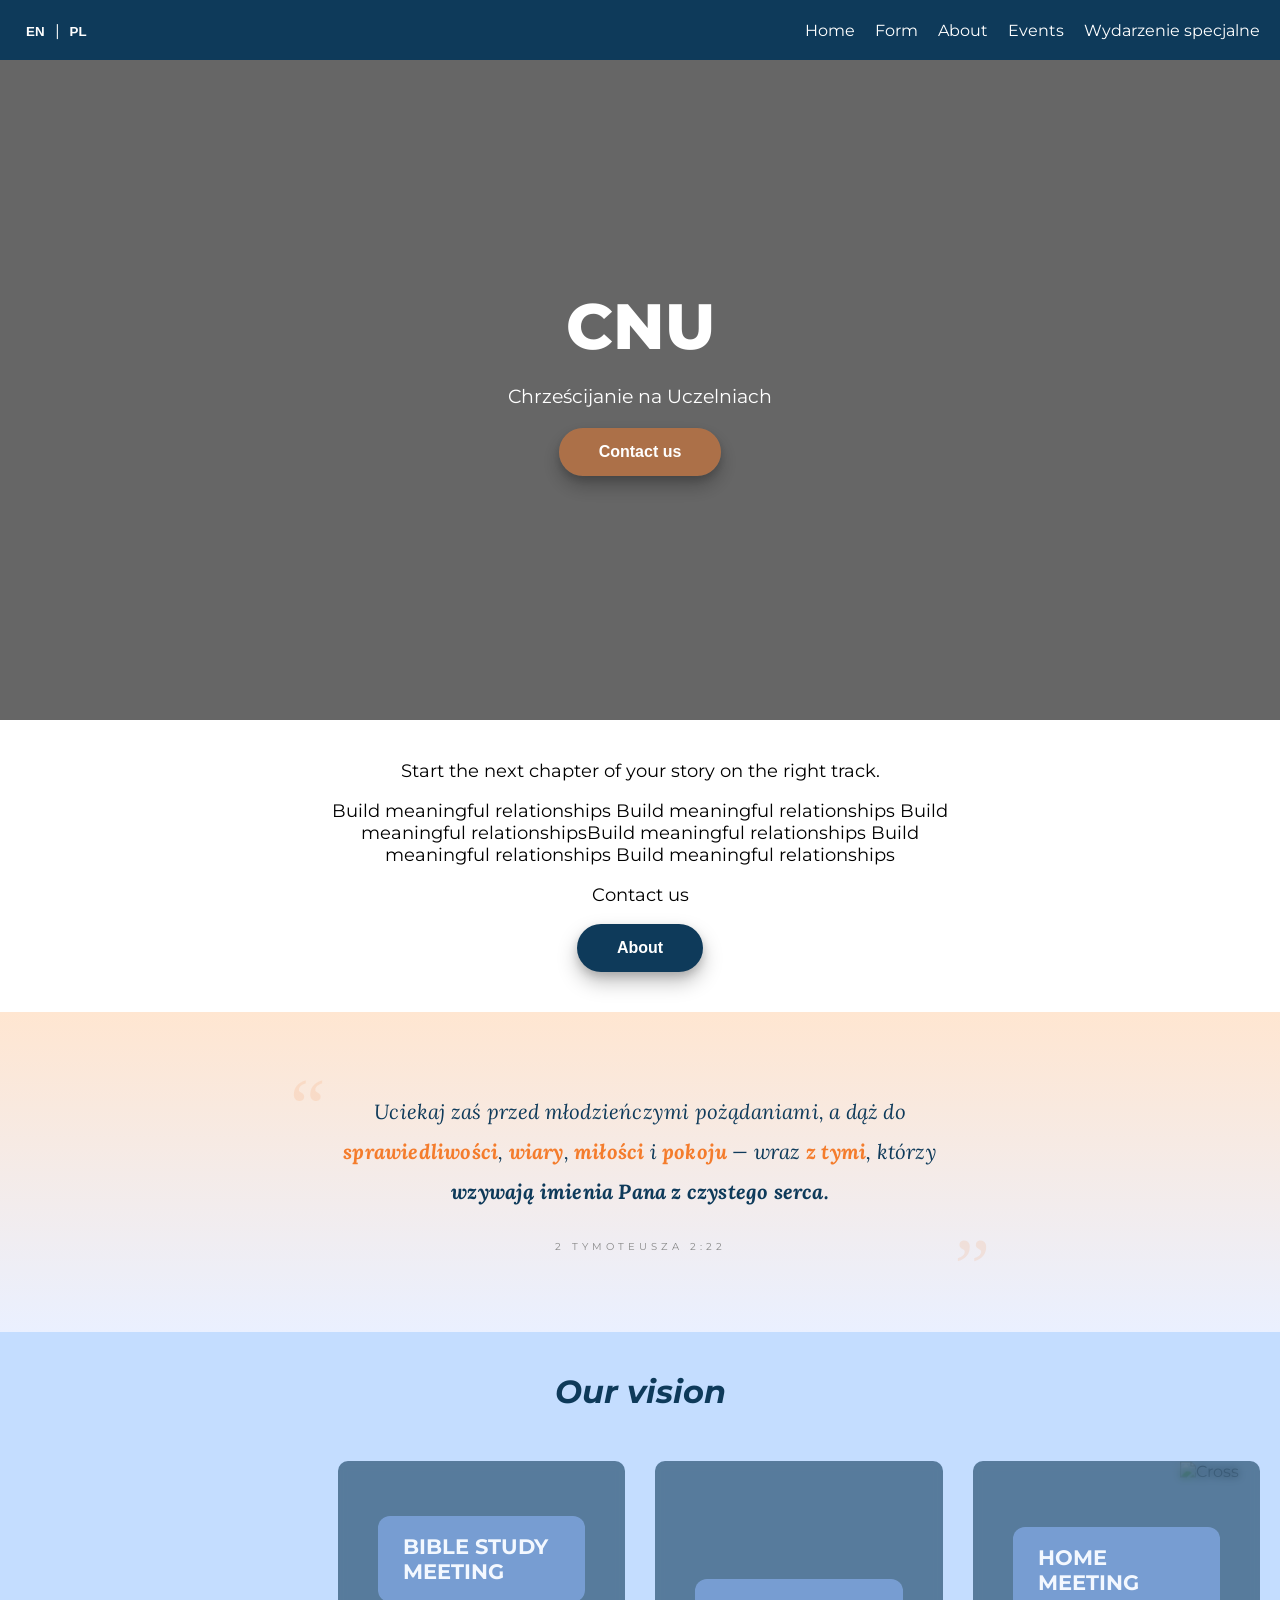
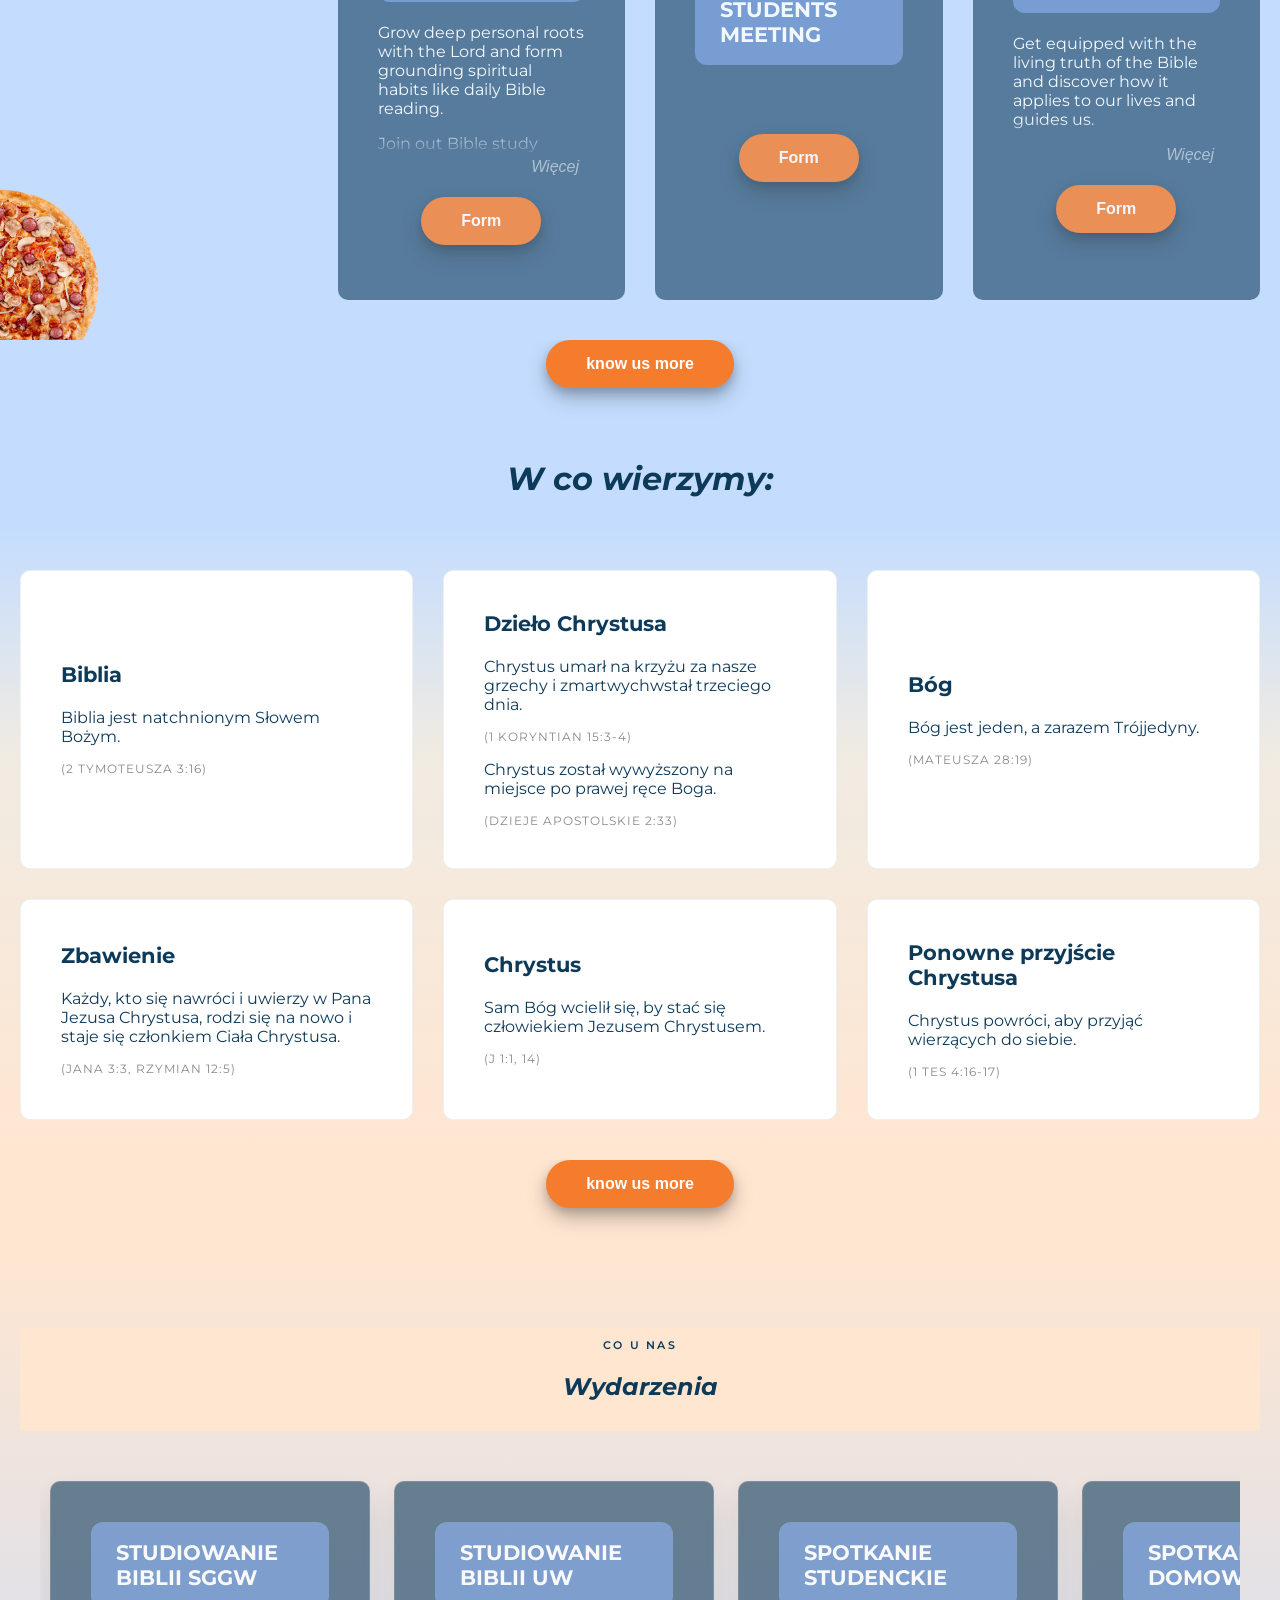
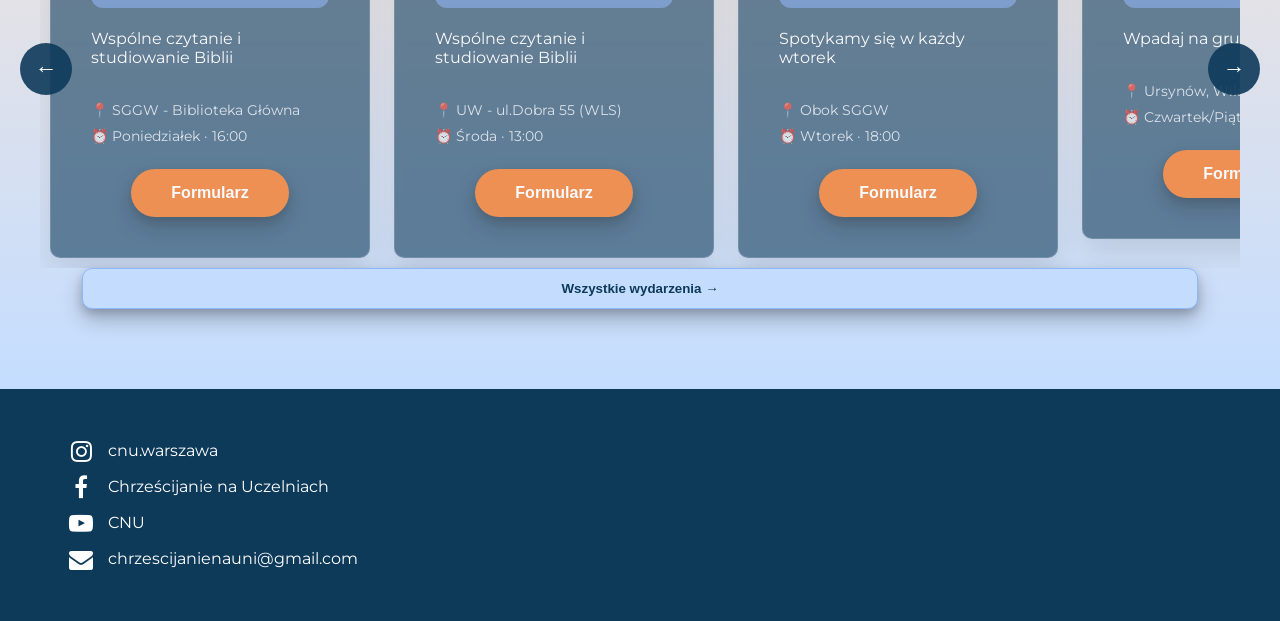
==== index.html @ 96e7411f "Initial commit with LFS setup" ====
<!DOCTYPE html>
<html lang="pl">

<head>
  <meta charset="UTF-8">
  <meta name="viewport" content="width=device-width, initial-scale=1.0">
  <title>CNU – Chrześcijanie na Uczelniach</title>
  <link
    href="https://fonts.googleapis.com/css2?family=Montserrat:wght@400;600;700;800;900&family=Lora:ital,wght@0,400;0,600;1,400&display=swap"
    rel="stylesheet">
  <link rel="stylesheet" href="styles.css">
  <link rel="stylesheet" href="https://cdnjs.cloudflare.com/ajax/libs/font-awesome/4.7.0/css/font-awesome.min.css">
</head>

<body>
  <nav id="mainNav">
    <div class="nav-left">
      <div class="lang-switcher">
        <button data-lang="en" onclick="setLang('en')" id="lang-en">EN</button>
        <span>|</span>
        <button data-lang="pl" onclick="setLang('pl')" id="lang-pl">PL</button>
      </div>
    </div>

    <div class="nav-right">
      <div class="nav-links" id="navLinks">
        <a href="index.html" data-i18n="home">Home</a>
        <a href="formularz.html" data-i18n="form">Form</a>
        <a href="about.html" data-i18n="about">About</a>
        <a href="events.html" data-i18n="events">Events</a>
        <a href="special-event.html" data-i18n="special-event">Wydarzenie specjalne</a>
      </div>

      <button class="burger" id="burgerBtn">
        <span></span>
        <span></span>
        <span></span>
      </button>
    </div>
  </nav>

  <header class="hero">

    <div class="hero-bg active"></div>
    <div class="hero-bg"></div>

    <div class="hero-overlay">
      <h1>CNU</h1>
      <p>Chrześcijanie na Uczelniach</p>
      <button onclick="location.href='formularz.html'" class="cta-btn-onmain" data-i18n="contact">SKONTAKTUJ SIĘ Z
        NAMI</button>
    </div>

  </header>

  <section class="hero-description">
    <div class="wave-text"> <!-- for wave effect -->
      <p data-i18n="title"></p>
      <p data-i18n="title-2"></p>
      <p data-i18n="contact"></p>
    </div>
    <div class="center">
      <button onclick="location.href='about.html'" class="cta-btn" style="background-color: #0e3a5a;"
        data-i18n="about">o nas</button>
    </div>
  </section>

  <section class="verse-section">
    <blockquote class="verse-text">
      <span class="quote quote-open">“</span>
      <p data-i18n="werset-2tym2:22">
        Uciekaj zaś przed młodzieńczymi pożądaniami,
        a dąż do <strong>sprawiedliwości</strong>,
        <strong>wiary</strong>,
        <strong>miłości</strong> i
        <strong>pokoju</strong> —
        wraz <strong>z tymi</strong>, którzy <b>wzywają imienia Pana
          z czystego serca.</b>
      </p>
      <span class="quote quote-close">”</span>
      <footer>
        2 Tymoteusza 2:22
      </footer>
    </blockquote>
  </section>

  <div class="center-header">
    <h1 data-i18n="meetings">Nasza wizja</h1>
  </div>

  <section class="meetings-containers">

    <p data-i18n="about-us-description-4"></p><!--tutaj niech będzie w jednym bloku (moze o innym kolorze tło) "wspólnie
    podążac za chrystusem - innym kolorem/wydzielone" -->
    <img src="images/book.png" class="side-image-right" style="top: 50px" alt="Cross">
    <div class="meeting-card">
      <div class="meeting-title" data-i18n="bible-study-meeting-title">
        Studiowanie Biblii na kampusie
      </div>
      <div class="meeting-text collapsed" id="meetingText">
        <p data-i18n="bible-study-meeting-description-1"></p>
        <p data-i18n="bible-study-meeting-description-2"></p>
        <p data-i18n="bible-study-meeting-description-3"></p>
      </div>
      <button class="more-btn" id="toggleBtn">
        Więcej
      </button>
      <div class="center">
        <button onclick="location.href='formularz.html'" class="cta-btn" data-i18n="form">formularz</button>
      </div>
    </div>

    <img src="images/pizza.png" class="side-image-left" style="top: 400px; transform: scale(1.8);" alt="Cross">
    <div class="meeting-card">
      <div class="meeting-title" data-i18n="student-meeting-title">
        Spotkania studenckie
      </div>
      <p data-i18n="student-meeting-description-1"></p>
      <p data-i18n="student-meeting-description-2"></p>
      <div class="center">
        <button onclick="location.href='formularz.html'" class="cta-btn" data-i18n="form">formularz</button>
      </div>
    </div>

    <img src="images/mug.png" class="side-image-right" style="top: 750px; transform: scale(1.8);" alt="Cross">



    <div class="meeting-card">
      <div class="meeting-title" data-i18n="home-meeting-title">
        Spotkania domowe
      </div>
      <div class="meeting-text collapsed" id="meetingText">

        <p data-i18n="home-meeting-description-1"></p>
        <p data-i18n="home-meeting-description-2"></p>
        <p data-i18n="home-meeting-description-7"></p>
      </div>
      <button class="more-btn" id="toggleBtn">
        Więcej
      </button>
      <div class="center">
        <button onclick="location.href='formularz.html'" class="cta-btn" data-i18n="form">formularz</button>
      </div>

    </div>

  </section>
  <div class="center" style="background-color: rgb(196, 221, 255);">
    <button onclick="location.href='about.html'" class="cta-btn" style="  margin-bottom: 40px;"
      data-i18n="know-us-more">poznaj nas
      bardziej</button>
  </div>




  <div class="center-header-about-us">
    <h1 data-i18n="">W co wierzymy:</h1>
  </div>



  <section class="about-us-containers">
    <div class="about-us-card">
      <div class="about-us-title" data-i18n="">
        Biblia
      </div>
      <p data-i18n="">Biblia jest natchnionym Słowem Bożym. </p>
      <quote data-i18n="" class="verse-quote-about-us">
        (2 Tymoteusza 3:16)</quote>
    </div>

    <div class="about-us-card">
      <div class="about-us-title" data-i18n="">
        Dzieło Chrystusa
      </div>
      <p data-i18n="">Chrystus umarł na krzyżu za nasze grzechy i zmartwychwstał trzeciego dnia. </p>
      <quote data-i18n="" class="verse-quote-about-us">
        (1 Koryntian 15:3-4)
      </quote>
      <p data-i18n="">Chrystus został wywyższony na miejsce po prawej ręce Boga.
      </p>
      <quote data-i18n="" class="verse-quote-about-us">
        (Dzieje Apostolskie 2:33)
      </quote>
    </div>

    <div class="about-us-card">
      <div class="about-us-title" data-i18n="">
        Bóg
      </div>
      <p data-i18n="">Bóg jest jeden, a zarazem Trójjedyny.
      </p>
      <quote data-i18n="" class="verse-quote-about-us">
        (Mateusza 28:19)
      </quote>
    </div>

    <div class="about-us-card">
      <div class="about-us-title" data-i18n="">
        Zbawienie
      </div>
      <p data-i18n="">Każdy, kto się nawróci i uwierzy w Pana Jezusa Chrystusa, rodzi się na nowo i staje się
        członkiem Ciała Chrystusa.
      </p>
      <quote data-i18n="" class="verse-quote-about-us">
        (Jana 3:3, Rzymian 12:5)
      </quote>
    </div>


    <div class="about-us-card">
      <div class="about-us-title" data-i18n="">
        Chrystus
      </div>
      <p data-i18n="">Sam Bóg wcielił się, by stać się człowiekiem Jezusem Chrystusem.</p>

      <quote data-i18n="" class="verse-quote-about-us">
        (J 1:1, 14)
      </quote>
    </div>

    <div class="about-us-card">
      <div class="about-us-title" data-i18n="">
        Ponowne przyjście Chrystusa
      </div>
      <p>Chrystus powróci, aby przyjąć wierzących do siebie.</p>
      <quote data-i18n="" class="verse-quote-about-us">
        (1 Tes 4:16-17)
      </quote>
    </div>


  </section>

  <div class="center" style="background-color: #ffe6d1;">
    <button onclick="location.href='about.html'" class="cta-btn" style="  margin-bottom: 40px;"
      data-i18n="know-us-more">poznaj nas
      bardziej</button>
  </div>





  <section class="main-events-section">

    <div class="center-header-events">
      <span class="label-events">Co u nas</span>
      <h1>Wydarzenia</h1>
    </div>

    <div class="events-carousel-wrapper">

      <!-- LEFT -->
      <button class="carousel-btn prev-btn">
        ←
      </button>

      <!-- CAROUSEL -->
      <div class="events-carousel" id="eventsCarousel">

        <!-- CARD -->
        <div class="meeting-card event-slide">
          <div class="meeting-title">
            Studiowanie Biblii SGGW
          </div>
          <p>
            Wspólne czytanie i studiowanie Biblii
          </p>
          <div class="event-info">
            <span>📍 SGGW - Biblioteka Główna</span>
            <span>⏰ Poniedziałek · 16:00</span>
          </div>
          <div class="center">
            <button onclick="location.href='formularz.html'" class="cta-btn">
              Formularz
            </button>
          </div>
        </div>
        <!-- CARD -->
        <div class="meeting-card event-slide">

          <div class="meeting-title">
            Studiowanie Biblii UW
          </div>

          <p>
            Wspólne czytanie i studiowanie Biblii
          </p>

          <div class="event-info">
            <span>📍 UW - ul.Dobra 55 (WLS)</span>
            <span>⏰ Środa · 13:00</span>
          </div>

          <div class="center">
            <button onclick="location.href='formularz.html'" class="cta-btn">
              Formularz
            </button>
          </div>

        </div>

        <!-- CARD -->
        <div class="meeting-card event-slide">

          <div class="meeting-title">
            Spotkanie studenckie
          </div>
          <p>
            Spotykamy się w każdy wtorek
          </p>
          <div class="event-info">
            <span>📍 Obok SGGW</span>
            <span>⏰ Wtorek · 18:00</span>
          </div>

          <div class="center">
            <button onclick="location.href='formularz.html'" class="cta-btn">
              Formularz
            </button>
          </div>

        </div>

        <!-- CARD -->
        <div class="meeting-card event-slide">

          <div class="meeting-title">
            Spotkanie domowe
          </div>
          <p>
            Wpadaj na grupę domową
          </p>
          <div class="event-info">
            <span>📍 Ursynów, Wilanowska, ...</span>
            <span>⏰ Czwartek/Piątek · 18:00/19:00</span>
          </div>
          <div class="center">
            <button onclick="location.href='formularz.html'" class="cta-btn">
              Formularz
            </button>
          </div>
        </div>
      </div>
      <!-- RIGHT -->
      <button class="carousel-btn next-btn">
        →
      </button>
    </div>
    <div class="center">
      <button onclick="location.href='events.html'" class="btn-events" style="border: 1px solid #8db8ff;">
        Wszystkie wydarzenia →
      </button>
    </div>

  </section>

  <section class="contacts">

    <a class="contact-item" href="https://www.instagram.com/cnu_warszawa/" target="_blank">
      <i class="fa fa-instagram"></i>
      <span>cnu.warszawa</span>
    </a>
    <a class="contact-item" href="https://www.facebook.com/share/18swFGHHTY/?mibextid=wwXIfr" target="_blank">
      <i class="fa fa-facebook"></i>
      <span>Chrześcijanie na Uczelniach</span>
    </a>
    <a class="contact-item" href="https://youtube.com/@chrzescijanienauczelniach?si=SWbZchQ-9XUdnxLL" target="_blank">
      <i class="fa fa-youtube-play"></i>
      <span>CNU</span>
    </a>
    <a class="contact-item" href="#" id="copy-email">
      <i class="fa fa-envelope"></i>
      <span>chrzescijanienauni@gmail.com</span>
    </a>

  </section>

  <script src="js/script.js"></script>
  <script src="js/translation.js"></script>
  <script src="js/carousel.js"></script>
  <script src="js/zoomin_hero_HP.js"></script>
</body>

</html>
---- styles.css ----
* {
  box-sizing: border-box;
  /* outline: 1px solid red;*/
  /*debugging tool to see element boundaries*/

}

body {
  margin: 0;
  font-family: 'Montserrat', sans-serif;
  overflow-x: hidden;

}

a:hover {
  color: rgb(0, 170, 255);
}

/* NAVBAR */


/* =========================
   NAV SCROLL EFFECT
========================= */

#mainNav {
  z-index: 2000;
  transition:
    background 0.35s ease,
    box-shadow 0.35s ease,
    padding 0.35s ease,
    backdrop-filter 0.35s ease;

}

#mainNav.scrolled {
  z-index: 2000;
  background:
    rgba(14, 58, 90, 0.88);

  backdrop-filter: blur(12px);

  box-shadow:
    0 10px 30px rgba(0, 0, 0, 0.18);

  padding:
    10px 20px;
}

/* =========================
   BURGER ANIMATION
========================= */

.burger span {
  transition:
    transform 0.3s ease,
    opacity 0.3s ease,
    background 0.3s ease;
}

.burger.active span:nth-child(1) {
  transform:
    rotate(45deg) translate(5px, 5px);
}

.burger.active span:nth-child(2) {
  opacity: 0;
}

.burger.active span:nth-child(3) {
  transform:
    rotate(-45deg) translate(6px, -6px);
}

/* =========================
   MOBILE MENU ANIMATION
========================= */

@media (max-width: 768px) {

  .nav-links {

    opacity: 0;

    transform:
      translateY(-10px);

    transition:
      opacity 0.35s ease,
      transform 0.35s ease;

    pointer-events: none;
  }

  .nav-links.active {

    opacity: 1;

    transform:
      translateY(0);

    pointer-events: auto;
  }

  .nav-links a {

    opacity: 0;
  }

}

/* stagger animation */

@keyframes navLinkFade {

  from {

    opacity: 0;

    transform:
      translateY(-12px);

  }

  to {

    opacity: 1;

    transform:
      translateY(0);

  }

}

/* =========================
   COPY EMAIL EFFECT
========================= */

.contact-item {

  transition:
    transform 0.25s ease,
    background 0.25s ease,
    color 0.25s ease;
}

.contact-item:hover {

  transform:
    translateX(6px);

  background:
    rgba(255, 255, 255, 0.05);
}

.contact-item.copied {

  background:
    rgba(244, 124, 44, 0.15);

  color:
    #f47c2c;
}




#mainNav {
  z-index: 2000;
  display: flex;
  position: fixed;
  top: 0;
  left: 0;
  width: 100%;
  height: 60px;
  background: #0e3a5a;
  /* dark blue */
  color: white;
  display: flex;
  justify-content: space-between;
  align-items: center;
  padding: 15px 20px;
  z-index: 10;
  /*controls what appears on top of what on your page*/
}

.nav-right {
  display: flex;
  align-items: center;
  gap: 20px;
}

.nav-links {
  display: flex;
  gap: 20px;
  z-index: 2000;
}

.nav-links a {
  color: white;
  text-decoration: none;
  /* margin-left: 20px;
  font-weight: 500;*/
}

.nav-links a.active {
  color: rgb(106, 106, 106);
  font-weight: 600;
  z-index: 2000;

}

.lang-switcher button {
  background: none;
  border: none;
  color: white;
  font-weight: 600;
  cursor: pointer;
}

.lang-switcher button:hover {
  color: rgb(0, 170, 255);
}

/* HERO SECTION */
.hero {
  height: 80vh;
  overflow: hidden;
  position: relative;

  display: flex;
  align-items: center;
  justify-content: center;

}

.hero-bg {
  position: absolute;
  inset: 0;
  background-position: center;
  background-size: cover;
  background-repeat: no-repeat;
  opacity: 0;
  transform: scale(1.31);
  /* Startujemy od lekkiego powiększenia lub 1.0 */
  transition: opacity 1.5s ease, transform 0.5s ease;
  /* Płynne wygaszanie skali */
}

.hero-bg.active {
  opacity: 1;
  transform: scale(1);
  /* Reset bazy dla animacji */
  animation: zoomEffect 5s linear forwards;
}



.center-header {
  text-align: center;
  background-color: #c4ddff;
  color: #0e3a5a;
  font-style: italic;
  padding-top: 40px;
  padding-bottom: 10px;
}

.center-header h1 {
  margin: 0;
}

@keyframes zoomEffect {
  from {
    transform: scale(1);
  }

  to {
    transform: scale(1.3);
  }
}

/* Dark overlay (like your screenshot)???????????what is this????????????????? */
.hero::before {
  content: "";
  position: absolute;
  inset: 0;
  background: rgba(0, 0, 0, 0.6);
  z-index: 1;
}

/* Content */
.hero-overlay {
  position: relative;
  text-align: center;
  color: white;
  z-index: 2;
}

.hero h1 {
  font-size: 4rem;
  font-weight: 800;
  margin-bottom: 10px;
}

.hero p {
  font-size: 1.2rem;
  margin-bottom: 20px;
}


/* Button */
.cta-btn {
  background: #f47c2c;
  color: white;
  border: none;
  padding: 15px 40px;
  font-size: 1rem;
  border-radius: 30px;
  cursor: pointer;
  font-weight: 600;
  transition: 0.3s;
  /* shadow */
  box-shadow:
    0 10px 20px rgba(0, 0, 0, 0.25),
    0 4px 8px rgba(0, 0, 0, 0.15);
}

.cta-btn-onmain {
  background: #f47c2c7e;
  color: white;
  border: none;
  padding: 15px 40px;
  font-size: 1rem;
  border-radius: 30px;
  cursor: pointer;
  font-weight: 600;
  transition: 0.3s;
  /* shadow */
  box-shadow:
    0 10px 20px rgba(0, 0, 0, 0.25),
    0 4px 8px rgba(0, 0, 0, 0.15);
}



.center {
  text-align: center;
}

.cta-btn:hover {
  background: #703510;
}

/* BURGER MENU */
.burger {
  display: none;
  flex-direction: column;
  gap: 5px;
  background: none;
  border: none;
  cursor: pointer;
}

.burger span {
  width: 25px;
  height: 3px;
  background: white;
  display: block;
  border-radius: 2px;
}

.active-lang {
  color: #00aaff;
  font-weight: 700;
}

/*nice animation*/
.burger.active span:nth-child(1) {
  transform: rotate(45deg) translate(5px, 5px);
}

.burger.active span:nth-child(2) {
  opacity: 0;
}

.burger.active span:nth-child(3) {
  transform: rotate(-45deg) translate(6px, -6px);
}


/* MOBILE for burger menu*/
@media (max-width: 768px) {

  .burger {
    display: flex;
  }

  .nav-links {
    position: absolute;
    top: 100%;
    right: 0;
    background: #0e3a5a;
    width: 100%;
    flex-direction: column;
    align-items: center;
    display: none;
    padding: 20px 0;
    z-index: 2000;

  }

  .nav-links a {
    margin: 10px 0;
    font-size: 18px;
  }

  .nav-links.active {
    display: flex;
    color: darkblue;
    z-index: 2000;

  }



}

.hero-description {
  max-width: 800px;
  margin: 40px auto;
  padding: 0 70px;
  text-align: center;
  font-size: large;
}


.meetings-containers {

  background-color: #c4ddff;
  padding: 40px 20px;
  position: relative;

  display: grid;

  /* responsive grid */
  grid-template-columns: repeat(auto-fit, minmax(250px, 1fr));

  gap: 30px;

  align-items: start;
  overflow: hidden;
}

.side-image-right {
  position: absolute;
  right: -100px;
  transform: translateY(-50%);
  width: 200px;
}

.side-image-left {
  position: absolute;
  left: -100px;
  transform: translateY(-50%);
  width: 200px;
  z-index: 3;
}

.meeting-card {
  display: flex;
  flex-direction: column;
  justify-content: center;

  background: rgba(14, 58, 90, 0.75);
  backdrop-filter: blur(4px);
  /*glass effect*/
  padding: 40px;
  border-radius: 10px;
  margin-bottom: 30px;
  color: white;

  transition:
    /*Makes animation smooth.*/
    transform 0.3s ease,
    background 0.3s ease,
    opacity 0.3s ease;

  opacity: 0.8;
  /*transparency;*/
  position: relative;
  z-index: 5;
  height: 100%;
}

/* DESKTOP hover */
@media (hover: hover) {

  .meeting-card:hover {
    opacity: 1;
    transform: scale(1.03);
    background: rgba(14, 58, 90, 0.9);
  }
}

/* MOBILE style */
@media (max-width: 768px) {
  .meeting-card {
    width: 100%;
    opacity: 1;
    background: rgb(86, 122, 156);
    opacity: 0.9;
    padding: 28px;
    border-radius: 18px;
    transform: none;
  }
}

.meeting-title {
  background: #658ec7;
  text-transform: uppercase;
  padding: 18px 25px;
  border-radius: 12px;

  font-size: 1.3rem;
  font-weight: 700;

  margin-bottom: 5px;
  width: 100%;
  box-sizing: border-box;
  display: block;
  overflow-wrap: break-word;

}

.meeting-text {
  overflow: hidden;
  transition: max-height 0.4s ease;
}

.meeting-text.collapsed {
  max-height: 150px;
  mask-image: linear-gradient(to bottom, black 80%, transparent);
}

.meeting-text.expanded {
  max-height: 1000px;
  /* достатньо велике значення */
}

.more-btn {
  background: none;
  border: none;
  color: #ffffff8f;
  cursor: pointer;
  margin-bottom: 20px;
  font-size: 1rem;
  align-self: flex-end;
  font-style: italic;

}

.contacts {
  display: flex;
  flex-direction: column;
  gap: 12px;
  padding: 50px;
  background: #0e3a5a;
}

.contact-item {
  display: grid;
  grid-template-columns: 30px 1fr;
  align-items: center;
  gap: 12px;
  padding: 0 16px;
  border-radius: 12px;
  text-decoration: none;
  color: white;
  font-size: 16px;
  min-width: 0;
}

.contact-item i {
  font-size: 24px;
  width: 30px;
  text-align: center;
}

.contact-item span,
.contact-item a,
.contact-item p {
  min-width: 0;
  overflow-wrap: break-word;
  word-break: break-word;
}

@media (max-width: 480px) {
  .contacts {
    padding: 30px 16px;
  }

  .contact-item {
    font-size: 14px;
    padding: 0;
  }
}

/* =========================
   FORM SECTION
========================= */
input,
select,
textarea {
  background-color: #ffffff !important;
}

.form-section {
  background:
    linear-gradient(135deg,
      #ffffff 0%,
      #ffffff 35%,
      #d7e6ff 35%,
      #d7e6ff 45%,
      #ffffff 45%,
      #ffffff 55%,
      #ff944d 55%,
      #ff944d 65%,
      #ffffff 65%);
  position: relative;
  overflow: hidden;
  padding-bottom: 60px;
}

/* =========================
   HERO
========================= */
.hero-wave {
  position: absolute;
  bottom: -1px;
  left: 0;
  width: 100%;
  height: 80px;
  background: white;
  clip-path: ellipse(75% 100% at 50% 100%);
}

.form-hero {
  height: 220px;
  background:
    url('images/book.png') center/cover no-repeat;

  position: relative;
  margin-top: 60px;
  background-size: 200%;

}

.form-hero::after {
  content: "";
  position: absolute;
  bottom: 0;
  left: 0;
  right: 0;
  height: 60px;

}

.form-hero-overlay {
  position: absolute;
  inset: 0;
  background: rgba(0, 0, 0, 0.4);

  display: flex;
  align-items: center;
  justify-content: center;
  text-align: center;
}

.form-hero-overlay h2 {
  color: white;
  font-size: 3rem;
  line-height: 1;
  font-weight: 600;
  margin: 0;
}

/* =========================
   FORM
========================= */

.form {
  width: 85%;
  max-width: 320px;
  margin: 30px auto 0 auto;
  /*from prev element*/
  position: relative;
  z-index: 2;
}

.form label {
  display: block;
  margin-bottom: 8px;
  margin-top: 18px;

  color: #0e3a5a;
  font-size: 12px;
  letter-spacing: 2px;
  font-weight: 600;
}

.form input,
.form textarea,
.form select {
  width: 100%;
  border: none;
  outline: none;

  background: #d9d9d9;

  padding: 18px 22px;

  border-radius: 18px;
  /*!!! see if font famili is correct*/
  font-size: 16px;
  font-family: 'Montserrat', sans-serif;

  box-shadow:
    0 8px 18px rgba(0, 0, 0, 0.15),
    0 2px 6px rgba(0, 0, 0, 0.08);
}

.form textarea {
  min-height: 90px;
  resize: vertical;
}

.form select {
  border-radius: 8px;
  padding: 10px;
  background: #ececec;
}

/* =========================
   RADIO BUTTONS
========================= */

.gender-row {
  display: flex;
  gap: 30px;
  margin-top: 10px;
}

.radio-option {
  display: flex !important;
  align-items: center;
  gap: 8px;

  font-size: 14px !important;
  letter-spacing: 0 !important;
  margin-top: 0 !important;

  color: #666 !important;
}

.radio-option input {
  display: none;
}

.radio-option span {
  width: 18px;
  height: 18px;
  border: 2px solid #ddd;
  border-radius: 50%;
  display: inline-block;
  background: white;
  position: relative;
}

.radio-option input:checked+span::after {
  content: "";
  position: absolute;
  width: 8px;
  height: 8px;
  background: #0e3a5a;
  border-radius: 50%;
  top: 50%;
  left: 50%;
  transform: translate(-50%, -50%);
}

/* =========================
   BUTTON
========================= */

.send-btn {
  margin-top: 30px;
  background: rgba(14, 58, 90, 0.88);


  color: white;

  border: none;

  padding: 16px 70px;

  border-radius: 40px;

  font-size: 20px;
  font-weight: 700;

  cursor: pointer;

  box-shadow:
    0 10px 20px rgba(0, 0, 0, 0.2),
    0 4px 8px rgba(0, 0, 0, 0.1);

  transition: 0.3s;
}

.send-btn:hover {
  transform: translateY(-2px);
  background: #003f9f;
}

/* =========================
   MOBILE
========================= */

@media (max-width: 768px) {

  .study-hero-overlay h2 {
    font-size: 2.6rem;
  }

  .form {
    width: 88%;
  }

}


.error {
  color: #d10000;
  font-size: 12px;
  margin-top: 6px;
  min-height: 14px;
  /* keeps layout stable */
  letter-spacing: 0.5px;
}

.form input,
.form select,
.form textarea {
  transition: 0.9s ease;
}

/*???????????????????????*/
.form input:focus,
.form select:focus,
.form textarea:focus {
  outline: none;
  box-shadow: 0 0 0 3px rgba(0, 82, 204, 0.15);
}

.input-error {
  border: 2px solid red !important;
}

.input-valid {
  border: 2px solid #1db954 !important;
}

.gender-row {
  display: flex;
  flex-direction: column;
  gap: 12px;
  margin-top: 10px;
}

/* FIX CHECKBOXES */
.hobby-item input[type="checkbox"] {
  width: 18px;
  height: 18px;
  margin: 0;
  padding: 0;
  accent-color: #0e3a5a;
  cursor: pointer;

  /* removes inherited form styles */
  border-radius: 4px;
  box-shadow: none;
}

/* row layout */
.hobby-item {
  display: flex;
  align-items: center;
  gap: 10px;
  margin-bottom: 14px;
}

/* label */
.hobby-item label {
  margin: 0;
  cursor: pointer;
  font-size: 16px;
  color: #0e3a5a;
  letter-spacing: 0;
  font-weight: 500;
}

/* =========================
   INSTAGRAM REELS
========================= */

.reels-container {
  display: flex;
  flex-direction: column;
  align-items: center;
  gap: 30px;
}

/* each reel */
.instagram-section {
  display: flex;
  justify-content: center;
  width: 100%;
}

/* reel */
.reel-video {
  width: 360px;
  height: 640px;

  max-width: 100%;

  border-radius: 18px;
  object-fit: cover;

  box-shadow:
    0 4px 20px rgba(0, 0, 0, 0.15);
}

/* DESKTOP */
@media (min-width: 900px) {

  .reels-container {
    flex-direction: row;
    flex-wrap: wrap;
    justify-content: center;
    align-items: flex-start;
    gap: 40px;
  }

  .instagram-section {
    width: auto;
    flex: 0 0 auto;
  }

  .reel-video {
    width: 360px;
    height: 640px;
  }
}

/* MOBILE */
@media (max-width: 768px) {

  .reel-video {
    width: 100%;
    max-width: 360px;
    height: auto;
    aspect-ratio: 9 / 16;
  }
}

#status {
  margin-top: 10px;
  font-weight: bold;
}

.verse-section {
  padding: 80px 20px;

  background:
    linear-gradient(180deg,
      #ffe6d1 0%,
      #eaf0ff 100%);

  display: flex;
  justify-content: center;
}

.verse-text {
  position: relative;

  max-width: 680px;

  margin: 0;

  text-align: center;
}

.verse-text p {
  margin: 0;

  font-family: 'Lora', serif;

  font-size: 1.28rem;
  line-height: 1.95;

  font-style: italic;
  font-weight: 400;

  color: #0e3a5a;

  letter-spacing: 0.2px;
}

.verse-text strong {
  color: #f47c2c;
  font-weight: 1000;
}

.quote {
  position: absolute;
  font-size: 5rem;
  line-height: 1;
  color: rgba(244, 124, 44, 0.12);
  font-family: serif;
  pointer-events: none;
}

.quote-open {
  top: -25px;
  left: -10px;
}

.quote-close {
  bottom: -55px;
  right: -10px;
}

.verse-text footer {
  margin-top: 28px;
  font-size: 0.62rem;
  letter-spacing: 4px;
  color: #8a8a8a;
  text-transform: uppercase;
}

.verse-quote-about-us {
  font-size: 0.72rem;
  letter-spacing: 1px;
  color: #8a8a8a;
  text-transform: uppercase;
}

@media (max-width: 768px) {

  .verse-text {
    max-width: 92%;
  }

  .verse-text p {
    font-size: 1.12rem;
    line-height: 1.6;
  }

  .quote {
    font-size: 3.5rem;
  }

  .quote-open {
    left: 0;
  }

  .quote-close {
    right: 0;
    bottom: -35px;
  }
}

.about-us-containers {
  background:
    linear-gradient(180deg,
      #c4ddff 0%,
      rgb(240, 235, 226) 35%,
      #ffe6d1 100%);
  padding: 40px 20px;
  position: relative;
  display: grid;

  grid-template-columns:
    repeat(3, 1fr);

  gap: 30px;

}


.about-us-card {
  display: flex;
  flex-direction: column;
  justify-content: center;

  border: 1px solid rgba(26, 46, 74, 0.07);
  background: white;
  padding: 40px;
  border-radius: 10px;
  color: #0e3a5a;
  position: relative;
  z-index: 5;
  height: 100%;

}

.about-us-title {

  font-size: 1.3rem;
  font-weight: 700;

  margin-bottom: 5px;
  width: 100%;
  box-sizing: border-box;
  display: block;
  overflow-wrap: break-word;
}

@media (max-width: 900px) {

  .about-us-containers {
    grid-template-columns:
      repeat(2, 1fr);
  }
}

@media (max-width: 600px) {

  .about-us-containers {
    grid-template-columns: 1fr;
  }
}

.label-events {
  font-size: 11px;
  font-weight: 600;
  letter-spacing: 0.2em;
  text-transform: uppercase;
  display: block;
  font-style: normal;
}

.bnt-events {
  background: transparent;
  color: rgba(255, 255, 255, 0.8);
  border: 1.5px solid rgba(255, 255, 255, 0.22);
}


/* =================================
   EVENTS PAGE
================================= */

.center-header-events {
  text-align: center;
  color: #0e3a5a;
  font-style: italic;
  padding-top: 10px;
  padding-bottom: 10px;
  background-color: #ffe6d1;
}

.center-header-about-us {
  text-align: center;
  color: #0e3a5a;
  font-style: italic;
  padding-top: 10px;
  padding-bottom: 10px;
  background-color: #c4ddff;
}

.events-hero {
  position: relative;
  min-height: 72vh;

  display: flex;
  align-items: center;
  justify-content: center;

  overflow: hidden;



  padding:
    120px 20px 80px;
}

.events-hero-glow {
  position: absolute;
  inset: 0;

  background:
    radial-gradient(circle at 80% 20%,
      rgba(244, 124, 44, 0.15),
      transparent 25%);

  pointer-events: none;
}

.events-hero-content {
  position: relative;
  z-index: 2;

  max-width: 850px;

  text-align: center;
  color: white;
}

.events-eyebrow {
  display: inline-block;

  font-size: 12px;
  letter-spacing: 0.25em;
  text-transform: uppercase;

  color: #f4b183;

  margin-bottom: 24px;

  font-weight: 700;
}




.events-hero p {
  margin:
    30px auto 0;

  max-width: 540px;

  font-size: 1.1rem;
  line-height: 1.8;

  color: rgba(255, 255, 255, 0.72);
}

.events-hero-buttons {
  display: flex;
  justify-content: center;
  gap: 16px;
  flex-wrap: wrap;

  margin-top: 40px;
}

/* BUTTONS */

.events-btn-primary,
.events-btn-secondary,
.events-outline-btn {
  text-decoration: none;
  transition: 0.25s ease;
}

.events-btn-primary {
  background: #f47c2c;
  color: white;

  padding: 15px 30px;
  border-radius: 999px;

  font-weight: 700;

  box-shadow:
    0 12px 30px rgba(0, 0, 0, 0.22);
}

.events-btn-primary:hover {
  transform: translateY(-2px);
  background: #ff8f45;
}

.events-btn-secondary {
  border: 1px solid rgba(255, 255, 255, 0.22);

  color: rgba(255, 255, 255, 0.85);

  padding: 15px 30px;
  border-radius: 999px;
}

.events-btn-secondary:hover {
  border-color: rgba(255, 255, 255, 0.5);
  color: white;
}

.events-outline-btn {
  border: 1px solid rgba(255, 255, 255, 0.16);

  color: rgba(255, 255, 255, 0.85);

  padding: 12px 20px;
  border-radius: 999px;

  font-size: 14px;
}

.events-outline-btn:hover {
  background: rgba(255, 255, 255, 0.05);
}

.small-btn {
  padding: 12px 22px;
  font-size: 14px;
}

/* SECTION */
.main-events-section {
  background-color: #081f33;
  padding: 90px 20px;
}

.events-section {
  background:
    linear-gradient(180deg,
      #0b2942 0%,
      #081b2d 100%);

  padding: 90px 20px;
}

.events-section-header h2 {
  color: #0b2942;
  font-size: clamp(2rem, 4vw, 3.4rem);
  max-width: 100%;

  margin: 0;

  line-height: 1.1;

  text-align: left;
}

.btn-events {
  background: transparent;
  color: #0e3a5a;
  background-color: rgb(196, 221, 255);
  border: 1.5px solid rgb(196, 221, 255);
  padding: 12px 22px;
  border-radius: 10px;
  width: 90%;

  cursor: pointer;
  font-weight: 600;
  transition: 0.3s;
  /* shadow */
  box-shadow:
    0 10px 20px rgba(0, 0, 0, 0.25),
    0 4px 8px rgba(0, 0, 0, 0.15);


}

.btn-events:hover {
  background: #0e3a5a;
  color: white;
}

.events-label {
  display: block;

  font-size: 11px;
  letter-spacing: 0.24em;
  text-transform: uppercase;

  color: #f47c2c;

  margin-bottom: 10px;

  font-weight: 700;
}

.events-section-header h2 {
  color: #0b2942;
  font-size: clamp(2rem, 4vw, 3.4rem);
  max-width: 100%;

}

/* GRID */

.events-grid {
  max-width: 1200px;
  margin: 0 auto;

  display: grid;

  grid-template-columns:
    repeat(3, 1fr);

  gap: 24px;
}

/* CARD */

.event-card {
  background:
    rgba(255, 255, 255, 0.04);

  border:
    1px solid rgba(255, 255, 255, 0.08);

  border-radius: 24px;

  overflow: hidden;

  backdrop-filter: blur(10px);

  transition:
    transform 0.25s ease,
    border-color 0.25s ease,
    box-shadow 0.25s ease;
}

.event-card:hover {
  transform: translateY(-6px);

  border-color:
    rgba(244, 124, 44, 0.45);

  box-shadow:
    0 24px 50px rgba(0, 0, 0, 0.28);
}

/* FEATURED */

.featured-event {
  grid-column: span 2;

  display: grid;

  grid-template-columns:
    1.05fr 1fr;
}

/* IMAGE */

.event-image {
  position: relative;

  min-height: 280px;

  background:
    linear-gradient(135deg,
      #1e4f77,
      #0e3a5a);

  display: flex;
  align-items: center;
  justify-content: center;
}

.small-image {
  min-height: 190px;
}

.event-image-overlay {
  position: absolute;
  inset: 0;

  background:
    repeating-linear-gradient(-45deg,
      transparent,
      transparent 12px,
      rgba(255, 255, 255, 0.03) 12px,
      rgba(255, 255, 255, 0.03) 13px);
}

.event-image-content {
  position: relative;
  z-index: 2;

  font-size: 3rem;

  opacity: 0.7;
}

.event-badge {
  position: absolute;
  top: 20px;
  left: 20px;

  z-index: 3;

  background: #f47c2c;
  color: white;

  font-size: 11px;
  font-weight: 700;

  letter-spacing: 0.12em;

  padding: 8px 12px;

  border-radius: 999px;
}



.event-meta {
  display: flex;
  flex-direction: column;
  gap: 6px;

  margin-bottom: 18px;

  color: rgb(25, 18, 126);

  font-size: 14px;
}

.event-content p {
  color: rgba(255, 255, 255, 0.72);

  line-height: 1.8;

  flex: 1;
}

.event-footer {
  margin-top: 28px;
}

/* RESPONSIVE */

@media (max-width: 980px) {

  .events-grid {
    grid-template-columns: 1fr;
  }

  .featured-event {
    grid-column: span 1;
    grid-template-columns: 1fr;
  }

  .event-image {
    min-height: 220px;
  }
}

@media (max-width: 640px) {

  .events-hero {
    min-height: 65vh;
  }

  .events-hero-buttons {
    flex-direction: column;
  }

  .events-btn-primary,
  .events-btn-secondary {
    width: 100%;
  }

  .event-content {
    padding: 22px;
  }

  .events-section {
    padding: 70px 16px;
  }
}

/* =========================
   EVENTS CAROUSEL
========================= */

.main-events-section {

  background:
    linear-gradient(180deg,
      #ffe6d1 0%,
      #c4ddff 100%);

  padding: 80px 20px;
}

.events-carousel-wrapper {

  position: relative;

  max-width: 1200px;
  margin: 40px auto;
  margin-bottom: 0px;

}

.events-carousel {

  display: flex;

  gap: 24px;

  overflow-x: auto;

  scroll-behavior: smooth;

  scrollbar-width: none;

  padding: 10px;
}

.events-carousel::-webkit-scrollbar {
  display: none;
}

/* slides */

.event-slide {
  width: 100%;
  max-width: 320px;

  flex-shrink: 0;

  scroll-snap-align: center;

  border: 1px solid rgba(255, 255, 255, 0.15);

  box-shadow:
    0 14px 30px rgba(0, 0, 0, 0.12);

  transition:
    transform 0.3s ease,
    box-shadow 0.3s ease;
  margin-bottom: 0px;
}


/* desktop only hover */
@media (hover: hover) {

  .event-slide:hover {

    transform: translateY(-6px);

    box-shadow:
      0 24px 50px rgba(0, 0, 0, 0.18);
  }
}

/* info */

.event-info {

  display: flex;
  flex-direction: column;

  gap: 8px;

  margin:
    18px 0 24px;

  color:
    rgba(255, 255, 255, 0.82);

  font-size: 14px;
}

/* arrows */

.carousel-btn {

  position: absolute;

  top: 50%;

  transform: translateY(-50%);

  width: 52px;
  height: 52px;

  border: none;

  border-radius: 50%;

  background:
    rgba(14, 58, 90, 0.9);

  color: white;

  font-size: 1.4rem;

  cursor: pointer;

  z-index: 50;

  transition:
    transform 0.25s ease,
    background 0.25s ease;
}

.carousel-btn:hover {

  background:
    #f47c2c;

  transform:
    translateY(-50%) scale(1.08);
}

.prev-btn {
  left: -20px;
}

.next-btn {
  right: -20px;
}

/* mobile */

@media (max-width: 768px) {

  .event-slide {

    min-width: 85%;
  }

  .carousel-btn {
    background: transparent;
    color: #081b2d;
  }
}

.event-page-section {

  background-image: linear-gradient(rgb(196, 221, 255) 0%, rgb(240, 235, 226) 35%, rgb(255, 230, 209) 100%);

  padding: 80px 20px;
}

.events-section-cards {
  max-width: 1200px;
  margin: 0 auto;
  padding: 40px 20px;
  display: grid;
  grid-template-columns:
    repeat(auto-fit, minmax(300px, 320px));
  justify-content: center;
  gap: 28px;
}

.events-section-header {
  grid-column: 1 / -1;
}

.events-section-cards .meeting-card {
  margin-bottom: 0;
  height: 100%;
  border-radius: 22px;
  transition:
    transform 0.25s ease,
    box-shadow 0.25s ease,
    background 0.25s ease;
}

@media (hover: hover) {
  .events-section-cards .meeting-card:hover {
    transform: translateY(-6px);

    box-shadow:
      0 20px 40px rgba(0, 0, 0, 0.22);
  }
}

@media (max-width: 768px) {

  .events-section-cards {

    grid-template-columns: 1fr;

    justify-content: stretch;

    padding: 20px 12px;
  }

  .events-section-cards .meeting-card {
    width: 100%;
    max-width: 100%;
  }

}

.about-title {
  text-align: left;
  margin: 0;
}


/* =========================
   CLEAN EVENTS LAYOUT
========================= */

.event-clean-card {

  display: flex;
  flex-direction: column;
  justify-content: space-between;

  padding: 28px 0;

  background: transparent;

  border: none;

  border-radius: 0;

  box-shadow: none;

  border-bottom:
    1px solid rgba(14, 58, 90, 0.14);

  color: #0e3a5a;

  transition:
    transform 0.25s ease,
    border-color 0.25s ease;
}

/* subtle hover */

.event-clean-card:hover {

  transform: translateY(-3px);

  border-bottom:
    1px solid rgba(244, 124, 44, 0.5);
}

.event-clean-title {

  font-size: 1.45rem;

  font-weight: 700;

  line-height: 1.3;

  margin-bottom: 16px;

  color: #5a3a0e;

  text-transform: uppercase;
}

.event-clean-info {

  display: flex;
  flex-direction: column;

  gap: 10px;

  margin:
    22px 0 26px;

  color:
    rgba(14, 58, 90, 0.72);

  font-size: 14px;
}

/* =========================
   EVENTS RAIL
========================= */

.events-rail {
  max-width: 1300px;
  margin: 0 auto 90px;

  display: grid;
  grid-template-columns: repeat(auto-fit, minmax(220px, 320px));

  justify-content: center;

  gap: 22px;
}

/* item */

.rail-item {

  position: relative;

  padding:
    28px 24px 30px;

  border-top:
    3px solid rgba(90, 66, 14, 0.12);

  max-width: 320px;


  cursor: pointer;
}



/* top row */

.rail-top {

  display: flex;

  justify-content: space-between;

  align-items: center;

  margin-bottom: 26px;
}

/* weekday */

.rail-day {

  font-size: 11px;

  font-weight: 700;

  letter-spacing: 0.24em;

  color: #f47c2c;
}

/* time */

.rail-time {

  font-size: 0.9rem;

  color:
    rgba(14, 58, 90, 0.6);

  font-weight: 600;
}

/* title */

.rail-item h3 {

  margin:
    0 0 12px;

  font-size: 1.45rem;

  line-height: 1.2;

  color: #0e3a5a;
}

/* location */

.rail-item p {

  margin: 0;

  color:
    rgba(14, 58, 90, 0.7);

  line-height: 1.6;
}

/* MOBILE */

@media (max-width: 768px) {

  .events-rail {

    grid-template-columns: 1fr;

    gap: 10px;
  }

  .rail-item {

    padding:
      22px 0;
  }
}

/* =========================
   MODERN TIMELINE
========================= */

.modern-timeline-wrapper {

  position: relative;

  overflow-x: auto;

  overflow-y: visible;

  padding: 10px 0;

  scrollbar-width: none;
}

.modern-timeline-wrapper::-webkit-scrollbar {
  display: none;
}

/* CONTAINER */

.modern-timeline {

  position: relative;

  display: flex;

  gap: 28px;

  width: max-content;

  padding:
    50px 20px 10px;
}

/* HORIZONTAL LINE */

.modern-timeline::before {

  content: "";

  position: absolute;

  left: 20px;
  right: 20px;

  top: 56px;

  height: 2px;

  background:
    rgba(14, 58, 90, 0.16);
}

/* EVENT ITEM */

.timeline-event {

  position: relative;

  width: 120px;

  flex-shrink: 0;

  text-align: center;
}

/* DOT */
.timeline-dot {

  width: 12px;
  height: 12px;

  border-radius: 50%;

  background: #0e3a5a;

  position: absolute;

  top: 0;

  left: 50%;

  transform: translateX(-50%);

  z-index: 2;
}

/* ACTIVE DAY */

.timeline-event:hover .timeline-dot {

  transform:
    translate(-50%, -50%) scale(1.2);

  background: #f47c2c;
}

/* CONTENT */

.timeline-content {

  padding-top: 32px;

  display: flex;

  flex-direction: column;

  align-items: center;
}

/* DAY */

.timeline-day {

  display: inline-block;

  margin-bottom: 6px;

  font-size: 12px;

  font-weight: 700;

  letter-spacing: 0.22em;

  color: #f47c2c;
}

/* TITLE */

.timeline-content h4 {

  margin:
    0 0 4px;

  font-size: 0.9rem;

  font-weight: 700;

  color: #0e3a5a;

  line-height: 1.25;
}

/* DESCRIPTION */

.timeline-content p {

  margin: 0;

  font-size: 13px;

  color:
    rgba(14, 58, 90, 0.65);

  line-height: 1.4;
}

/* HOVER */

.timeline-event:hover .timeline-dot {

  transform:
    translateX(-50%) scale(1.2);

  background: #f47c2c;
}

.modern-timeline-wrapper .carousel-btn {

  top: 75px;
  color: #0e3554;
}

.modern-timeline-wrapper .prev-btn {
  left: 8px;
}

.modern-timeline-wrapper .next-btn {
  right: 8px;
}

.modern-timeline-scroll {

  overflow-x: auto;

  scrollbar-width: none;
}

.modern-timeline-scroll::-webkit-scrollbar {

  display: none;
}

.special-event-hero::before {
  display: none;
}

.special-event-bg {
  position: absolute;
  inset: 0;

  background: #153d6b;

  padding: 30px;

  display: flex;
  justify-content: center;
  align-items: center;
}

.special-event-poster {
  width: 100%;
  height: 100%;

  background: url("images/special-event.png") center center no-repeat;
  background-size: contain;
}
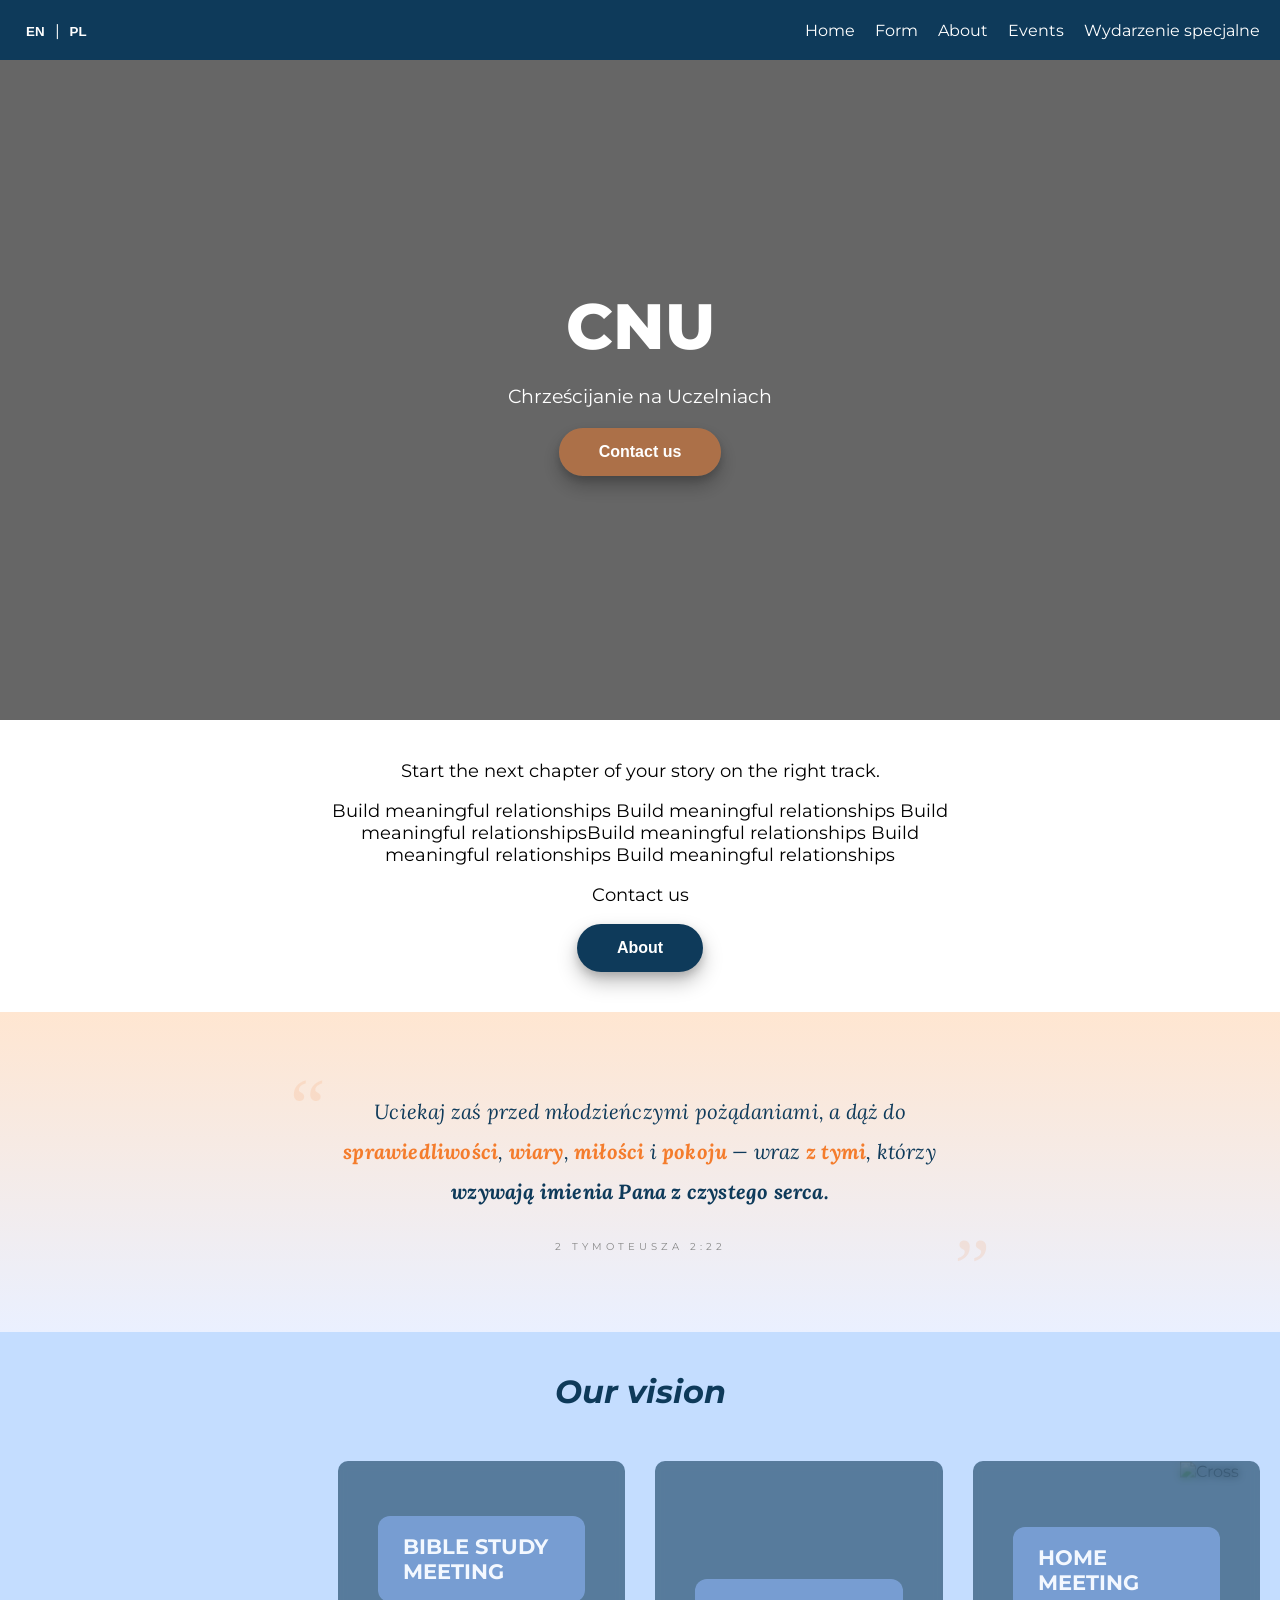
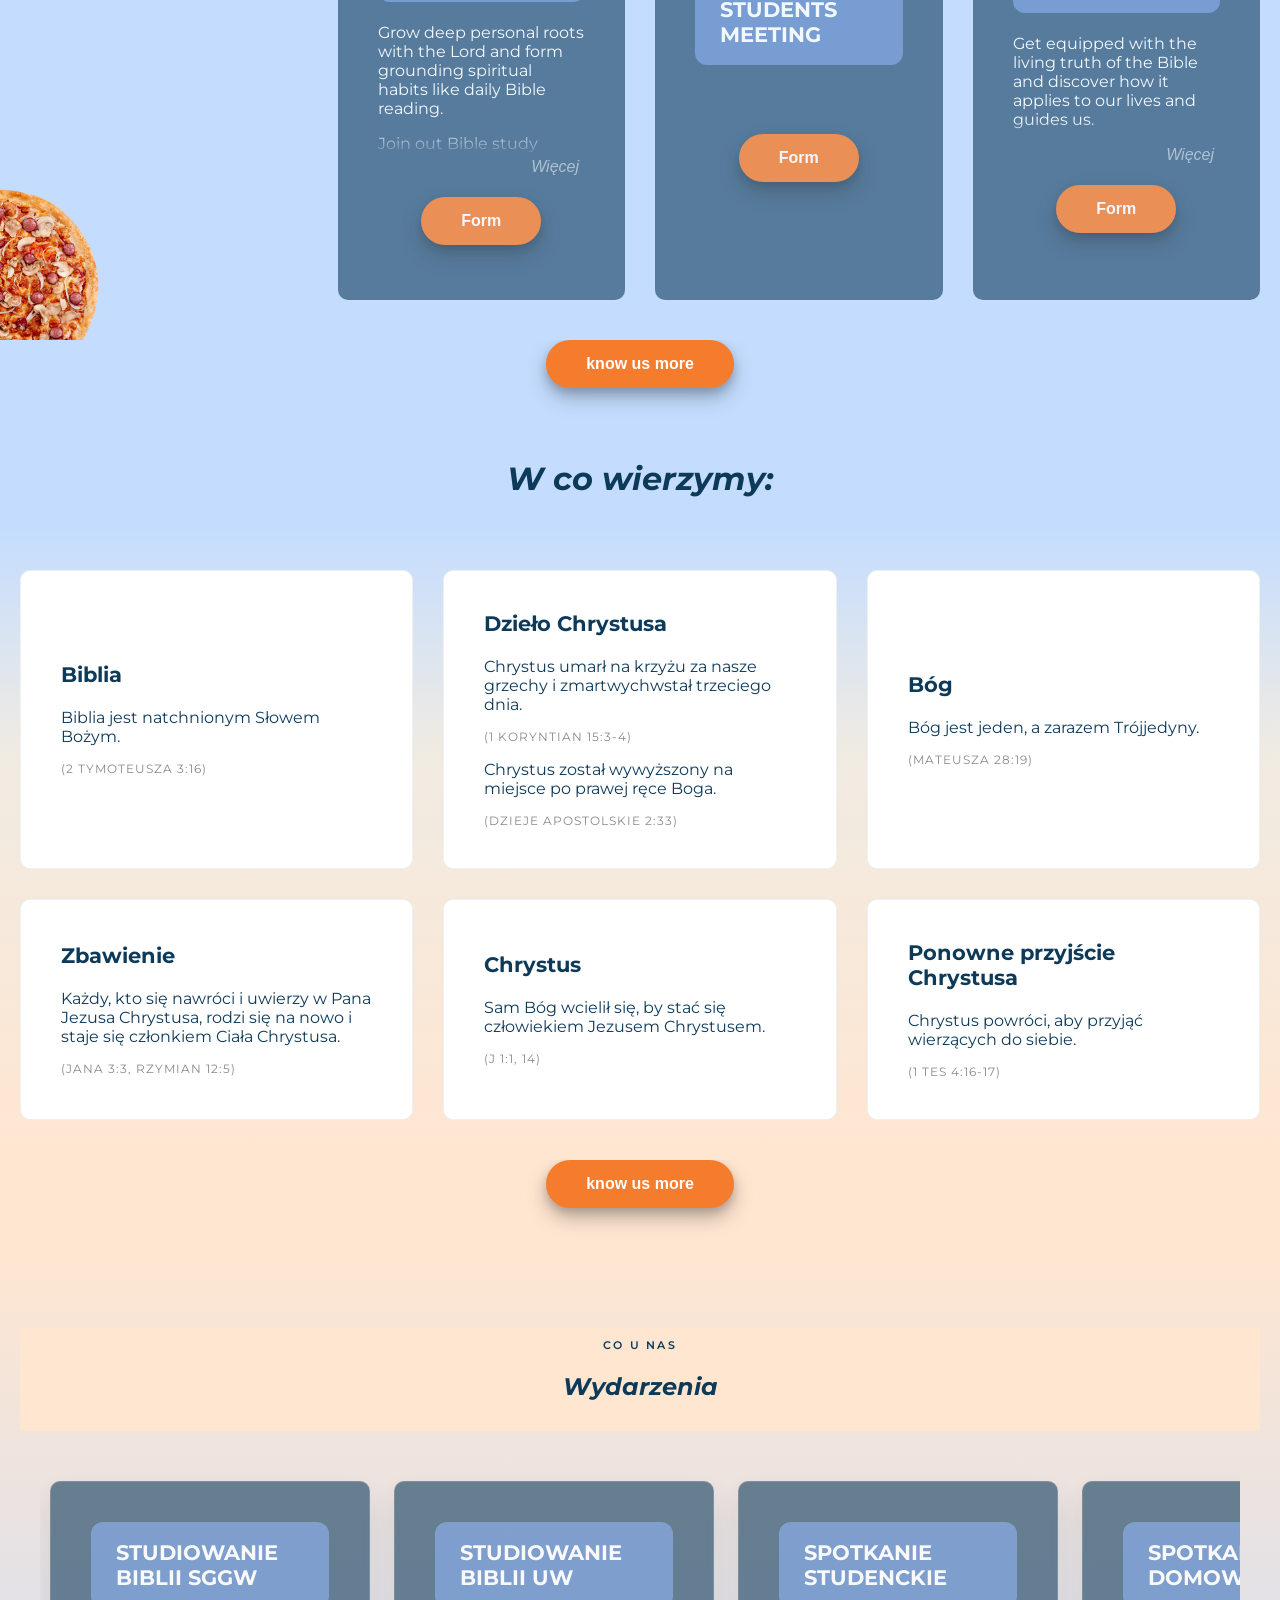
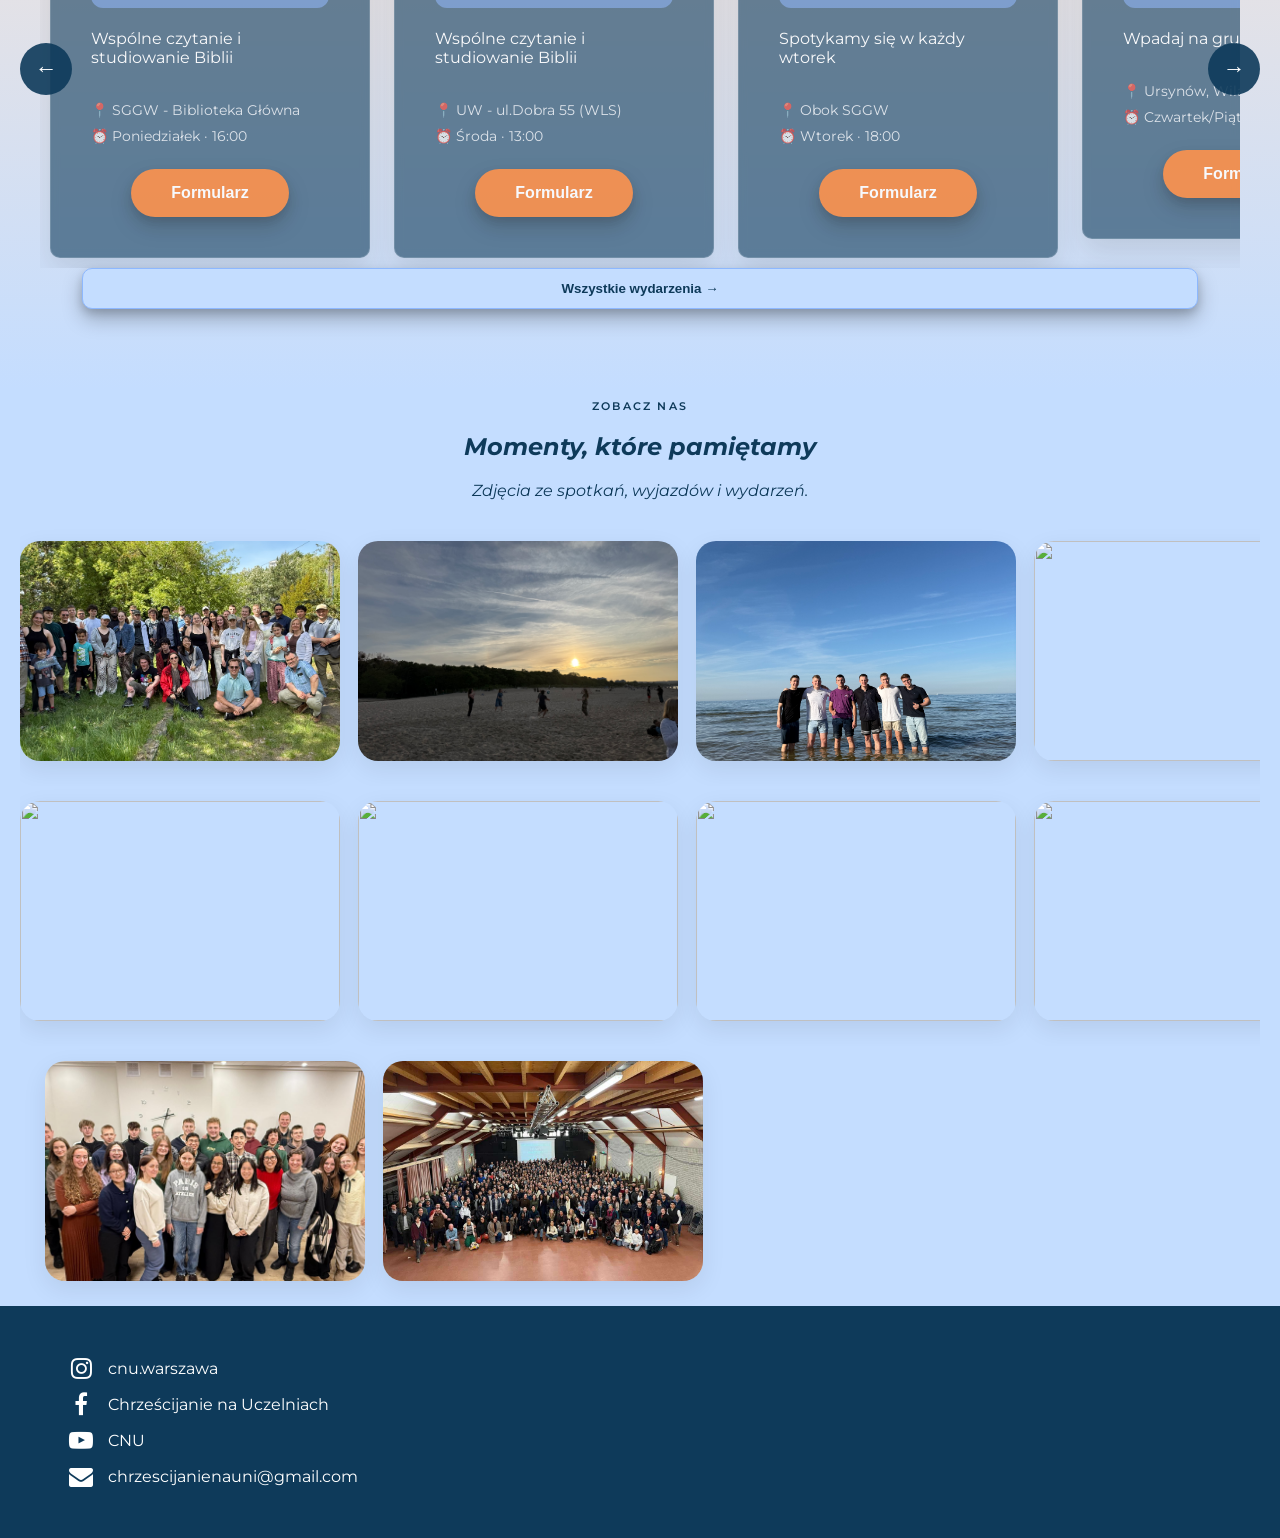
==== commit bd961b30: "gallery add" ====
--- a/index.html
+++ b/index.html
@@ -54,7 +54,7 @@
   </header>
 
   <section class="hero-description">
-    <div class="wave-text"> <!-- for wave effect -->
+    <div>
       <p data-i18n="title"></p>
       <p data-i18n="title-2"></p>
       <p data-i18n="contact"></p>
@@ -358,6 +358,41 @@
 
   </section>
 
+
+  <section class="gallery-section">
+
+    <div class="center-header-events" style="background-color: rgb(196, 221, 255);">
+      <span class="label-events">zobacz nas</span>
+      <h1>Momenty, które pamiętamy</h1>
+      <p>Zdjęcia ze spotkań, wyjazdów i wydarzeń.</p>
+    </div>
+    <div class="photo-row">
+      <img src="images/gallery/1.jpg" alt="123ehwe">
+      <img src="images/gallery/2.jpg" alt="">
+      <img src="images/gallery/3.jpg" alt="">
+      <img src="images/gallery/4.jpg" alt="">
+      <img src="images/gallery/5.jpg" alt="">
+    </div>
+
+    <div class="photo-row">
+      <img src="images/gallery/8.jpg" alt="">
+      <img src="images/gallery/6.jpg" alt="">
+      <img src="images/gallery/7.jpg" alt="">
+      <img src="images/gallery/9.jpg" alt="">
+      <img src="images/gallery/10.jpg" alt="">
+    </div>
+
+    <div class="photo-row">
+      <img src="images/gallery/12.jpeg" alt="">
+      <img src="images/gallery/13.jpeg" alt="">
+    </div>
+
+
+  </section>
+
+
+
+
   <section class="contacts">
 
     <a class="contact-item" href="https://www.instagram.com/cnu_warszawa/" target="_blank">
--- a/styles.css
+++ b/styles.css
@@ -268,6 +268,7 @@
 
 .center-header h1 {
   margin: 0;
+
 }
 
 @keyframes zoomEffect {
@@ -1170,6 +1171,7 @@
   padding-top: 10px;
   padding-bottom: 10px;
   background-color: #ffe6d1;
+
 }
 
 .center-header-about-us {
@@ -1341,6 +1343,7 @@
   margin: 0;
 
   line-height: 1.1;
+  grid-column: 1 / -1;
 
   text-align: left;
 }
@@ -1738,6 +1741,7 @@
 }
 
 .event-page-section {
+  min-height: 100vh;
 
   background-image: linear-gradient(rgb(196, 221, 255) 0%, rgb(240, 235, 226) 35%, rgb(255, 230, 209) 100%);
 
@@ -1878,15 +1882,16 @@
 ========================= */
 
 .events-rail {
-  max-width: 1300px;
-  margin: 0 auto 90px;
+  grid-column: 1 / -1;
 
   display: grid;
-  grid-template-columns: repeat(auto-fit, minmax(220px, 320px));
-
-  justify-content: center;
-
-  gap: 22px;
+  gap: 24px;
+
+  /* automatically gives 4, 3, 2 or 1 columns */
+  grid-template-columns: repeat(auto-fit, minmax(250px, 1fr));
+
+  width: 100%;
+  margin-top: 40px;
 }
 
 /* item */
@@ -1901,7 +1906,6 @@
   border-top:
     3px solid rgba(90, 66, 14, 0.12);
 
-  max-width: 320px;
 
 
   cursor: pointer;
@@ -1988,6 +1992,24 @@
 
     padding:
       22px 0;
+  }
+}
+
+@media (min-width: 1200px) {
+  .events-rail {
+    grid-template-columns: repeat(4, 1fr);
+  }
+}
+
+@media (max-width: 1199px) and (min-width: 769px) {
+  .events-rail {
+    grid-template-columns: repeat(2, 1fr);
+  }
+}
+
+@media (max-width: 768px) {
+  .events-rail {
+    grid-template-columns: 1fr;
   }
 }
 
@@ -2006,6 +2028,8 @@
   padding: 10px 0;
 
   scrollbar-width: none;
+  grid-column: 1 / -1;
+
 }
 
 .modern-timeline-wrapper::-webkit-scrollbar {
@@ -2210,4 +2234,151 @@
 
   background: url("images/special-event.png") center center no-repeat;
   background-size: contain;
+}
+
+.rail-item a {
+  text-decoration: none;
+  color: inherit;
+  cursor: pointer;
+  text-decoration: underline;
+
+}
+
+
+/*=====================
+special event page
+======================*/
+.special-event-card {
+  padding: 28px 24px;
+  border-top: 3px solid rgba(90, 66, 14, 0.12);
+  cursor: pointer;
+  transition: transform 0.25s ease, border-color 0.25s ease;
+}
+
+
+.special-event-title {
+  font-size: 1.6rem;
+  font-weight: 800;
+  color: #0e3a5a;
+  margin-bottom: 10px;
+}
+
+.special-event-subtitle {
+  font-size: 0.95rem;
+  font-style: italic;
+  color: rgba(14, 58, 90, 0.7);
+  margin-bottom: 18px;
+}
+
+.special-event-meta {
+  display: flex;
+  flex-direction: column;
+  gap: 6px;
+  font-size: 13px;
+  color: rgba(14, 58, 90, 0.75);
+}
+
+.special-event-description {
+  font-size: 0.95rem;
+  color: rgba(14, 58, 90, 0.8);
+  line-height: 1.5;
+}
+
+
+.gallery-card {
+  position: relative;
+  display: block;
+
+
+  width: 100%;
+  max-width: 900px;
+  height: 280px;
+
+  margin: 24px auto;
+
+  overflow: hidden;
+  border-radius: 24px;
+
+  text-decoration: none;
+}
+
+.gallery-card img {
+  width: 100%;
+  height: 100%;
+
+  object-fit: cover;
+
+  transition: transform .4s ease;
+}
+
+.gallery-overlay {
+  position: absolute;
+  inset: 0;
+
+  display: flex;
+  align-items: flex-end;
+
+  padding: 30px;
+
+  background:
+    linear-gradient(to top,
+      rgba(0, 0, 0, .65),
+      rgba(0, 0, 0, .15),
+      transparent);
+}
+
+.gallery-overlay h3 {
+  color: white;
+  font-size: 2rem;
+  font-weight: 700;
+  margin: 0;
+}
+
+.gallery-card:hover img {
+  transform: scale(1.06);
+}
+
+.gallery-section {
+  background-color: rgb(196, 221, 255);
+  padding: 0 20px 0 20px;
+}
+
+.photo-row {
+  display: flex;
+  gap: 18px;
+
+  overflow-x: auto;
+  overflow-y: hidden;
+
+  padding: 15px 25px 25px;
+
+  scroll-snap-type: x mandatory;
+
+  -webkit-overflow-scrolling: touch;
+}
+
+.photo-row::-webkit-scrollbar {
+  height: 8px;
+}
+
+.photo-row::-webkit-scrollbar-thumb {
+  background: rgba(0, 0, 0, .15);
+  border-radius: 20px;
+}
+
+.photo-row img {
+  flex: 0 0 auto;
+
+  width: 320px;
+  height: 220px;
+
+  object-fit: cover;
+
+  border-radius: 20px;
+
+  scroll-snap-align: start;
+
+  box-shadow: 0 8px 25px rgba(0, 0, 0, .08);
+
+  transition: transform .3s ease;
 }
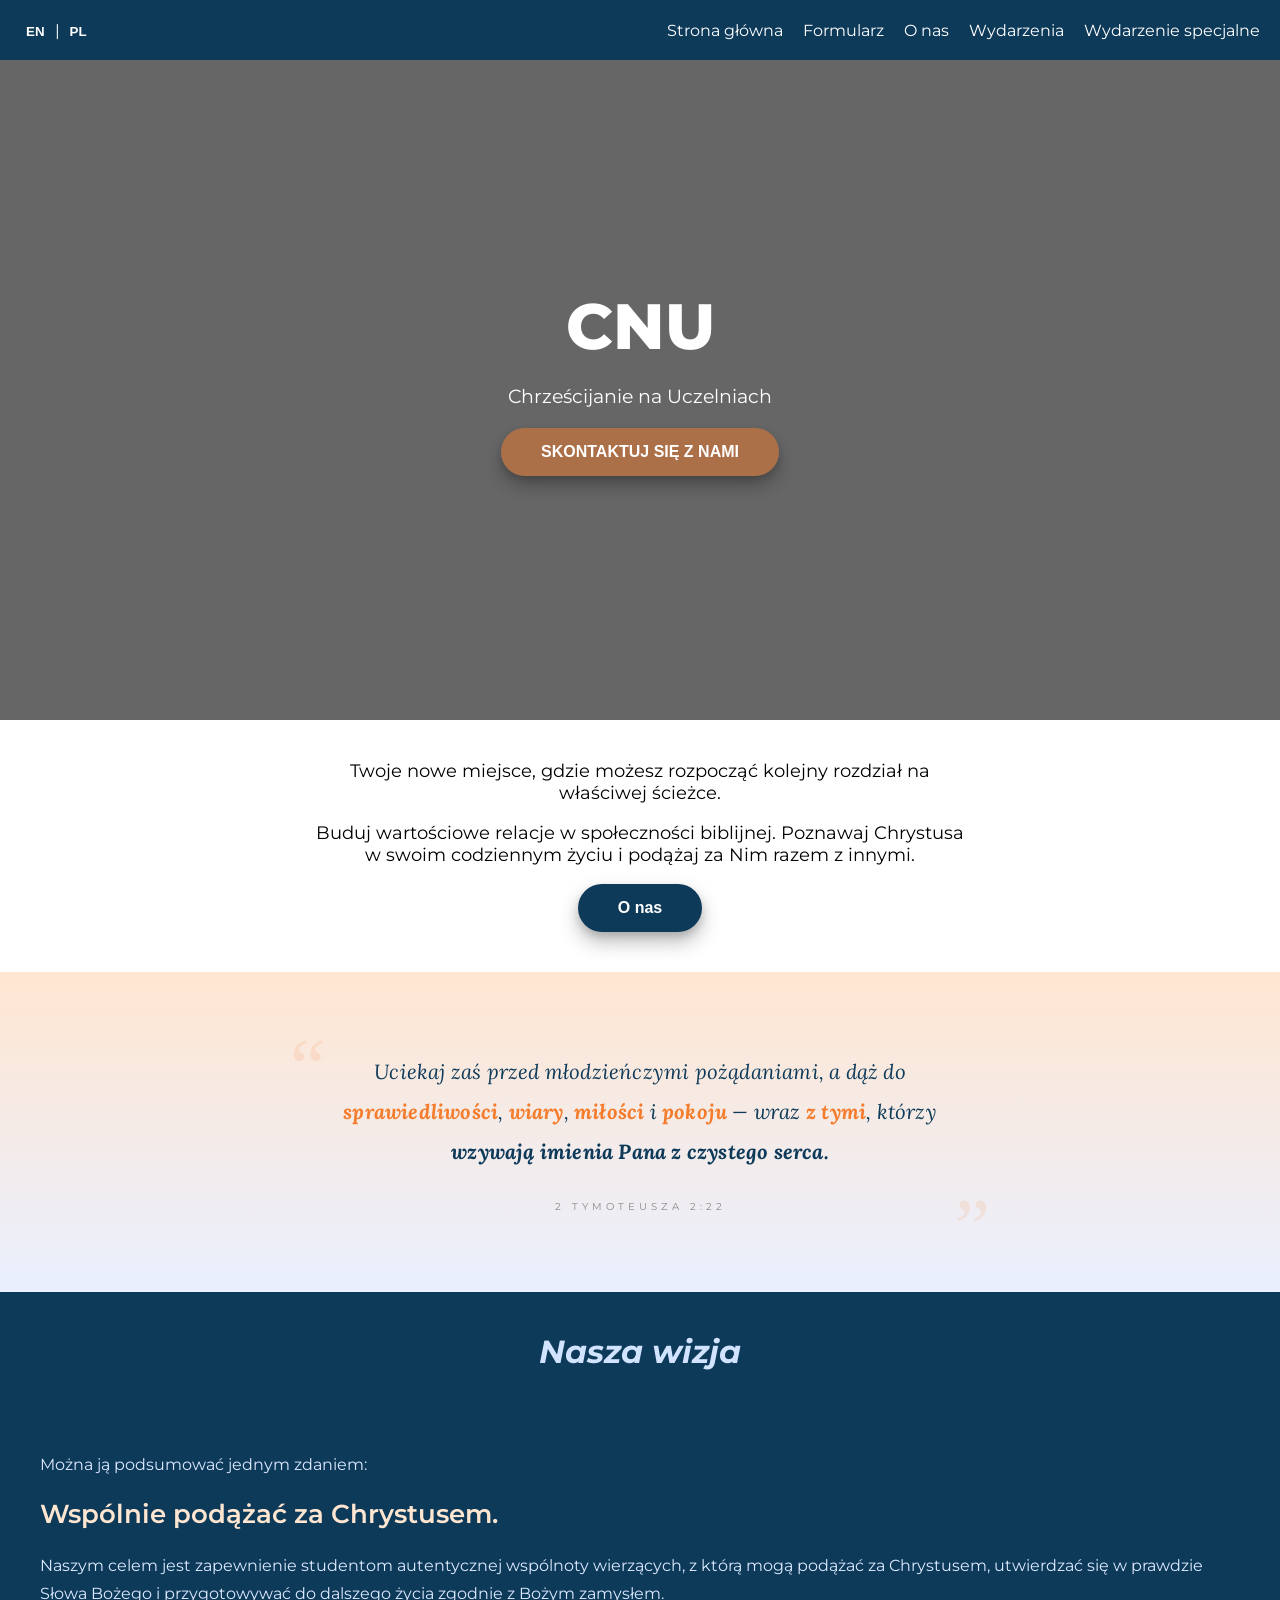
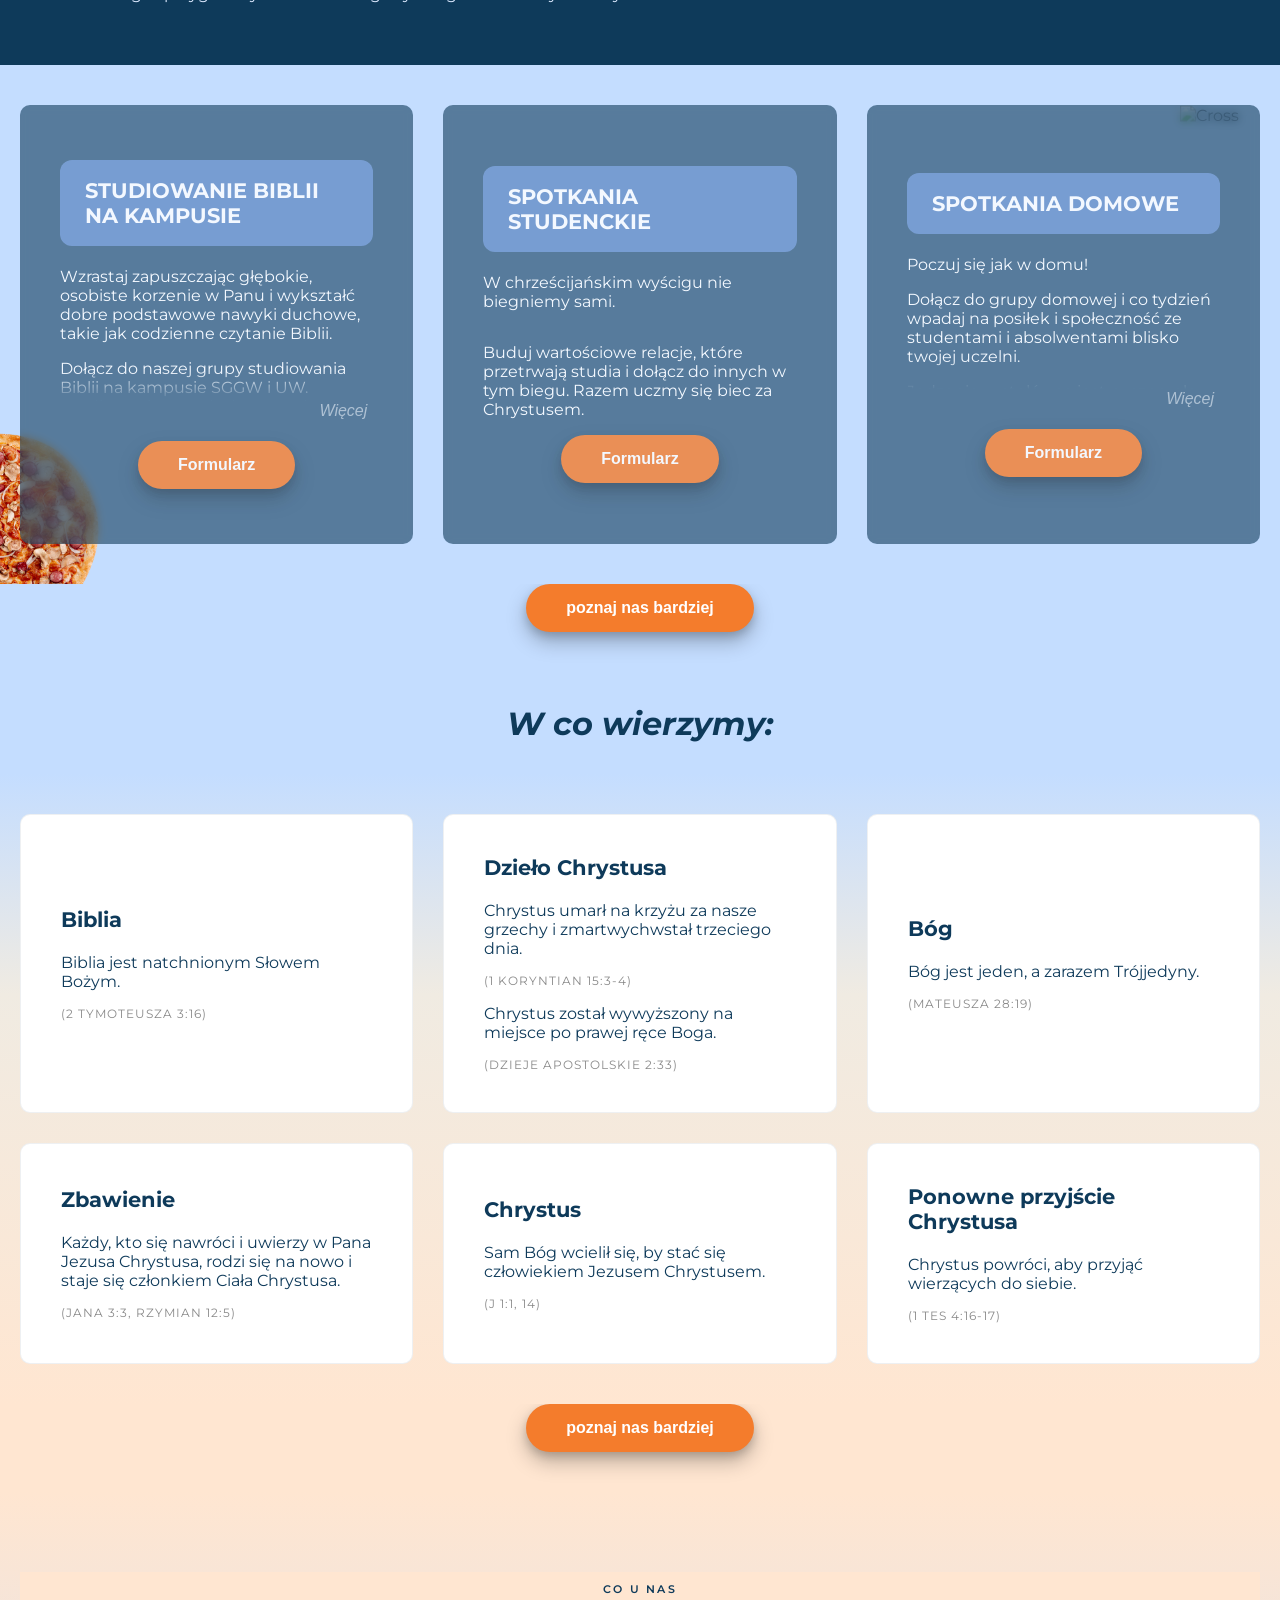
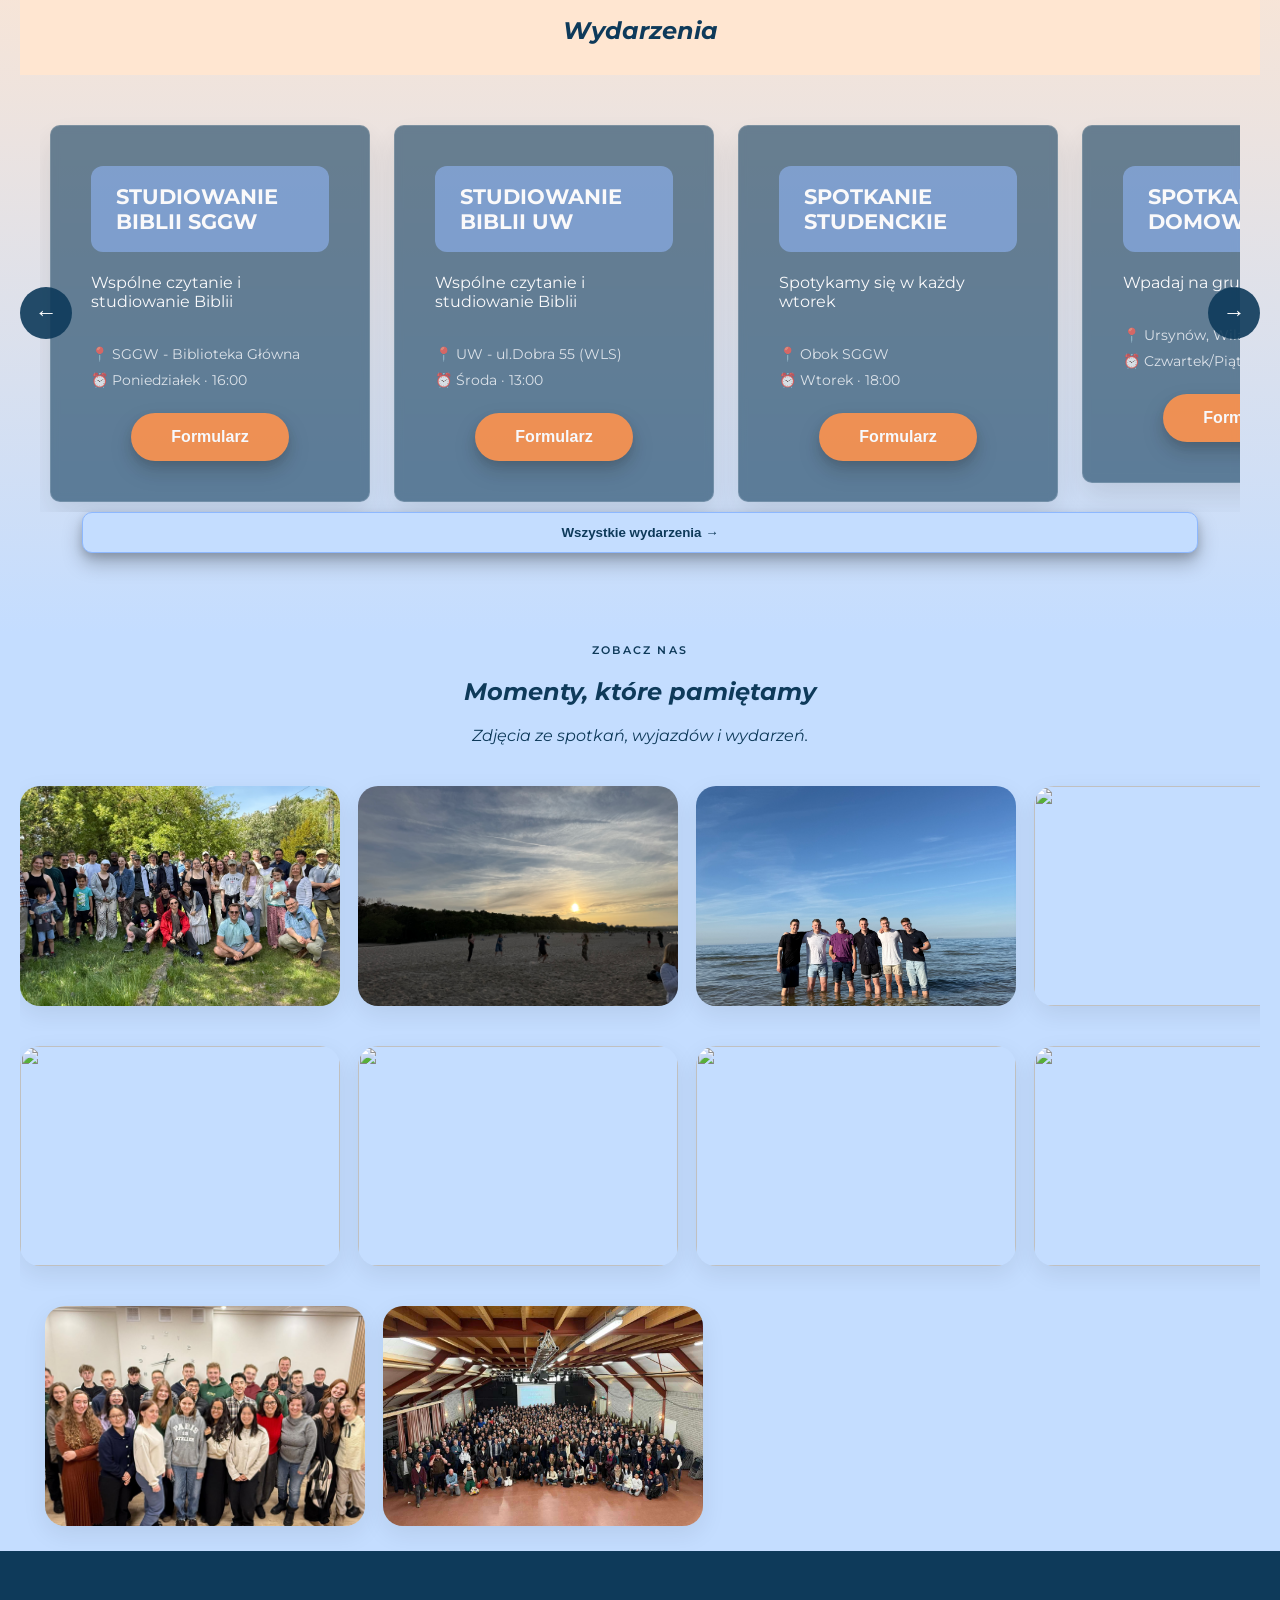
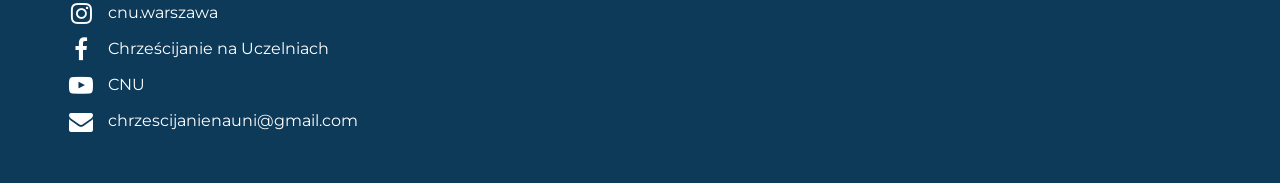
==== commit c7c2e0ff: "add vision box and some small staff" ====
--- a/index.html
+++ b/index.html
@@ -84,13 +84,30 @@
     </blockquote>
   </section>
 
-  <div class="center-header">
+  <div class="center-header" style="  background: #0e3a5a;
+ color:#d1e3ff">
     <h1 data-i18n="meetings">Nasza wizja</h1>
   </div>
 
+  <div class="vision-box">
+
+    <p>
+      Można ją podsumować jednym zdaniem:
+    </p>
+
+    <h2>
+      Wspólnie podążać za Chrystusem.
+    </h2>
+
+    <p>
+      Naszym celem jest zapewnienie studentom autentycznej wspólnoty wierzących, z którą mogą podążać za Chrystusem,
+      utwierdzać się w prawdzie Słowa Bożego i przygotowywać do dalszego życia zgodnie z Bożym zamysłem.
+    </p>
+
+  </div>
   <section class="meetings-containers">
 
-    <p data-i18n="about-us-description-4"></p><!--tutaj niech będzie w jednym bloku (moze o innym kolorze tło) "wspólnie
+    <!--tutaj niech będzie w jednym bloku (moze o innym kolorze tło) "wspólnie
     podążac za chrystusem - innym kolorem/wydzielone" -->
     <img src="images/book.png" class="side-image-right" style="top: 50px" alt="Cross">
     <div class="meeting-card">
--- a/styles.css
+++ b/styles.css
@@ -263,7 +263,7 @@
   color: #0e3a5a;
   font-style: italic;
   padding-top: 40px;
-  padding-bottom: 10px;
+  padding-bottom: 40px;
 }
 
 .center-header h1 {
@@ -2282,6 +2282,7 @@
   font-size: 0.95rem;
   color: rgba(14, 58, 90, 0.8);
   line-height: 1.5;
+
 }
 
 
@@ -2381,4 +2382,54 @@
   box-shadow: 0 8px 25px rgba(0, 0, 0, .08);
 
   transition: transform .3s ease;
+}
+
+.vision-box {
+  max-width: 100%;
+  padding: 40px 40px;
+  /*background:
+    linear-gradient(180deg,
+      #c4ddff 0%,
+      rgb(240, 235, 226) 35%,
+      #ffe6d1 100%);*/
+  background: #0e3a5a;
+  z-index: 100;
+
+}
+
+.vision-box p {
+  font-size: 16px;
+  line-height: 1.8;
+  color: #dce9ff;
+  margin: 0 0 16px 0;
+}
+
+.vision-box h2 {
+  font-size: 26px;
+  font-weight: 600;
+  margin: 18px 0 22px 0;
+  color: #ffe6d1;
+}
+
+
+
+.event-page-section.full .events-section-cards {
+  max-width: none;
+  width: 100%;
+  margin: 0;
+  display: block;
+  margin-top: 0;
+  /* ważne: wyłącza grid */
+}
+
+.special-event-description {
+  width: 100%;
+  max-width: none;
+  margin: 20px 0;
+}
+
+.special-event-description p {
+  font-size: 18px;
+  line-height: 1.5;
+  max-width: 100%;
 }
